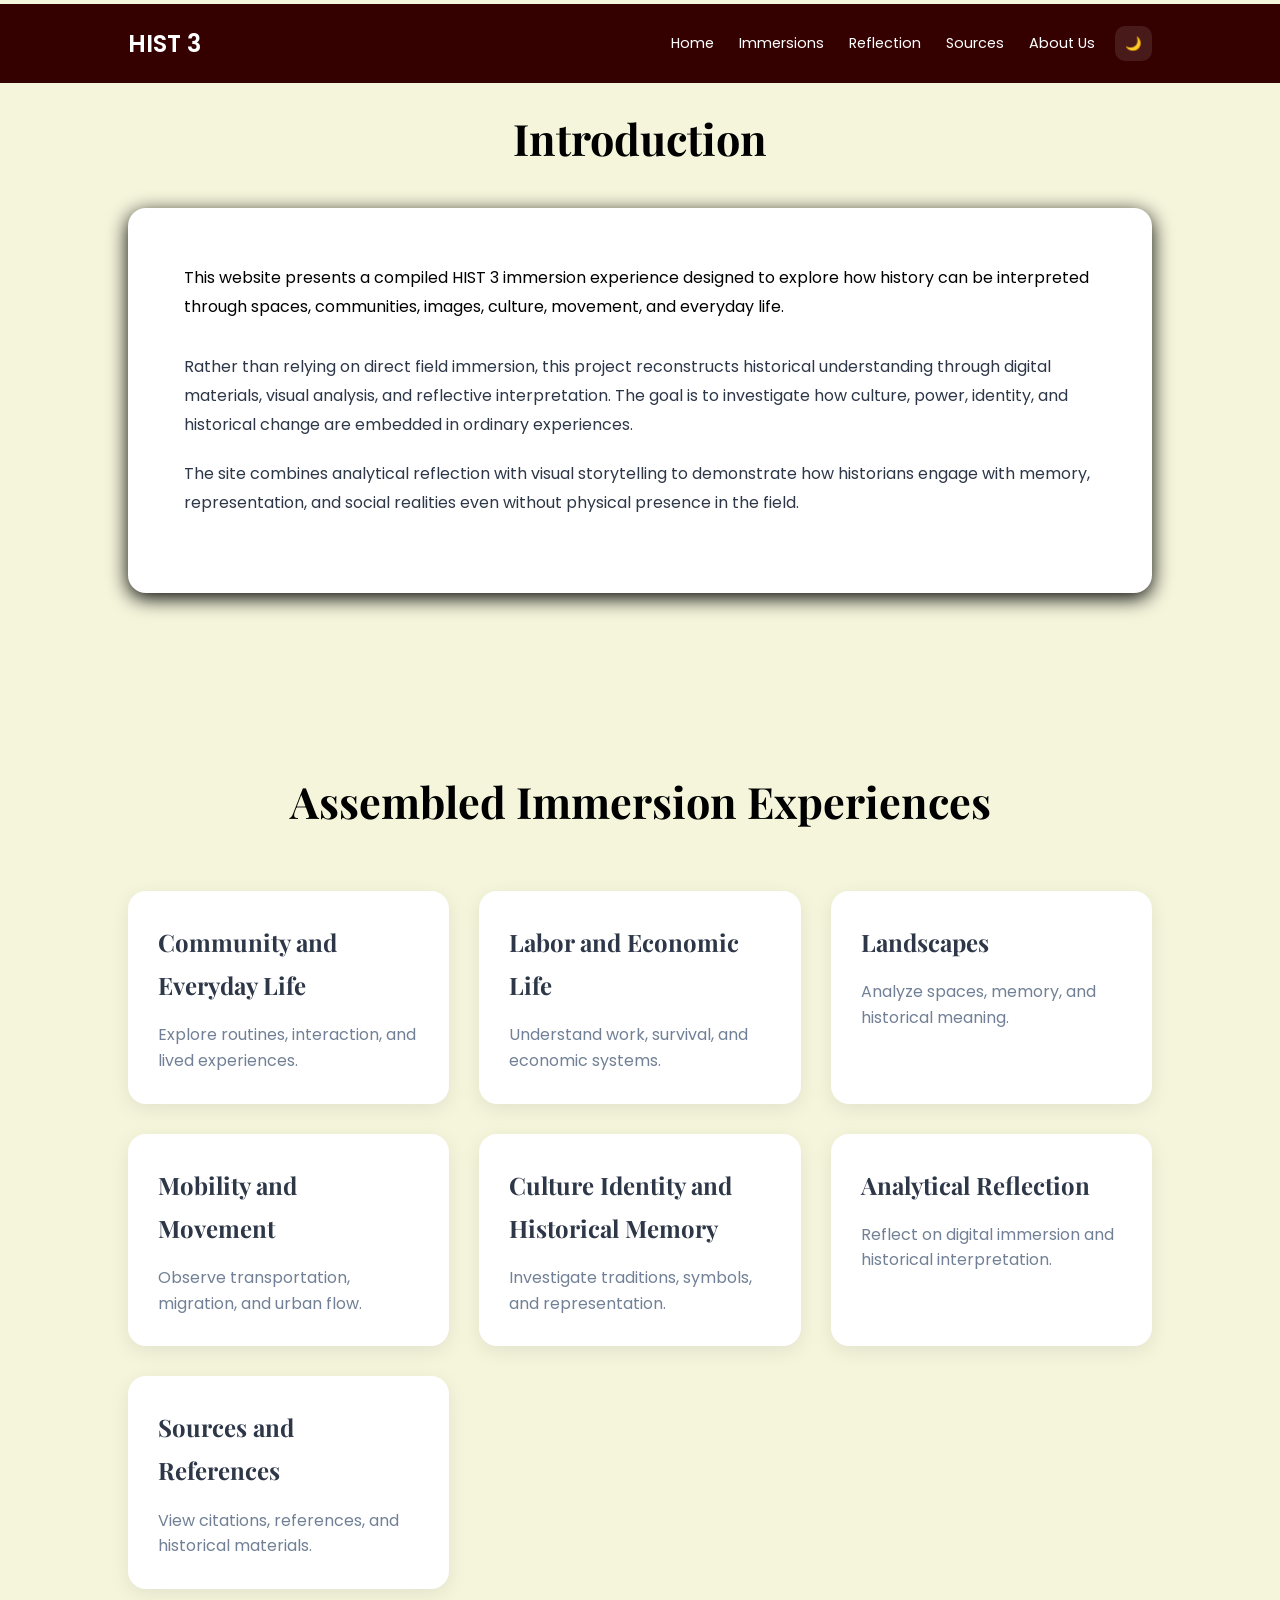
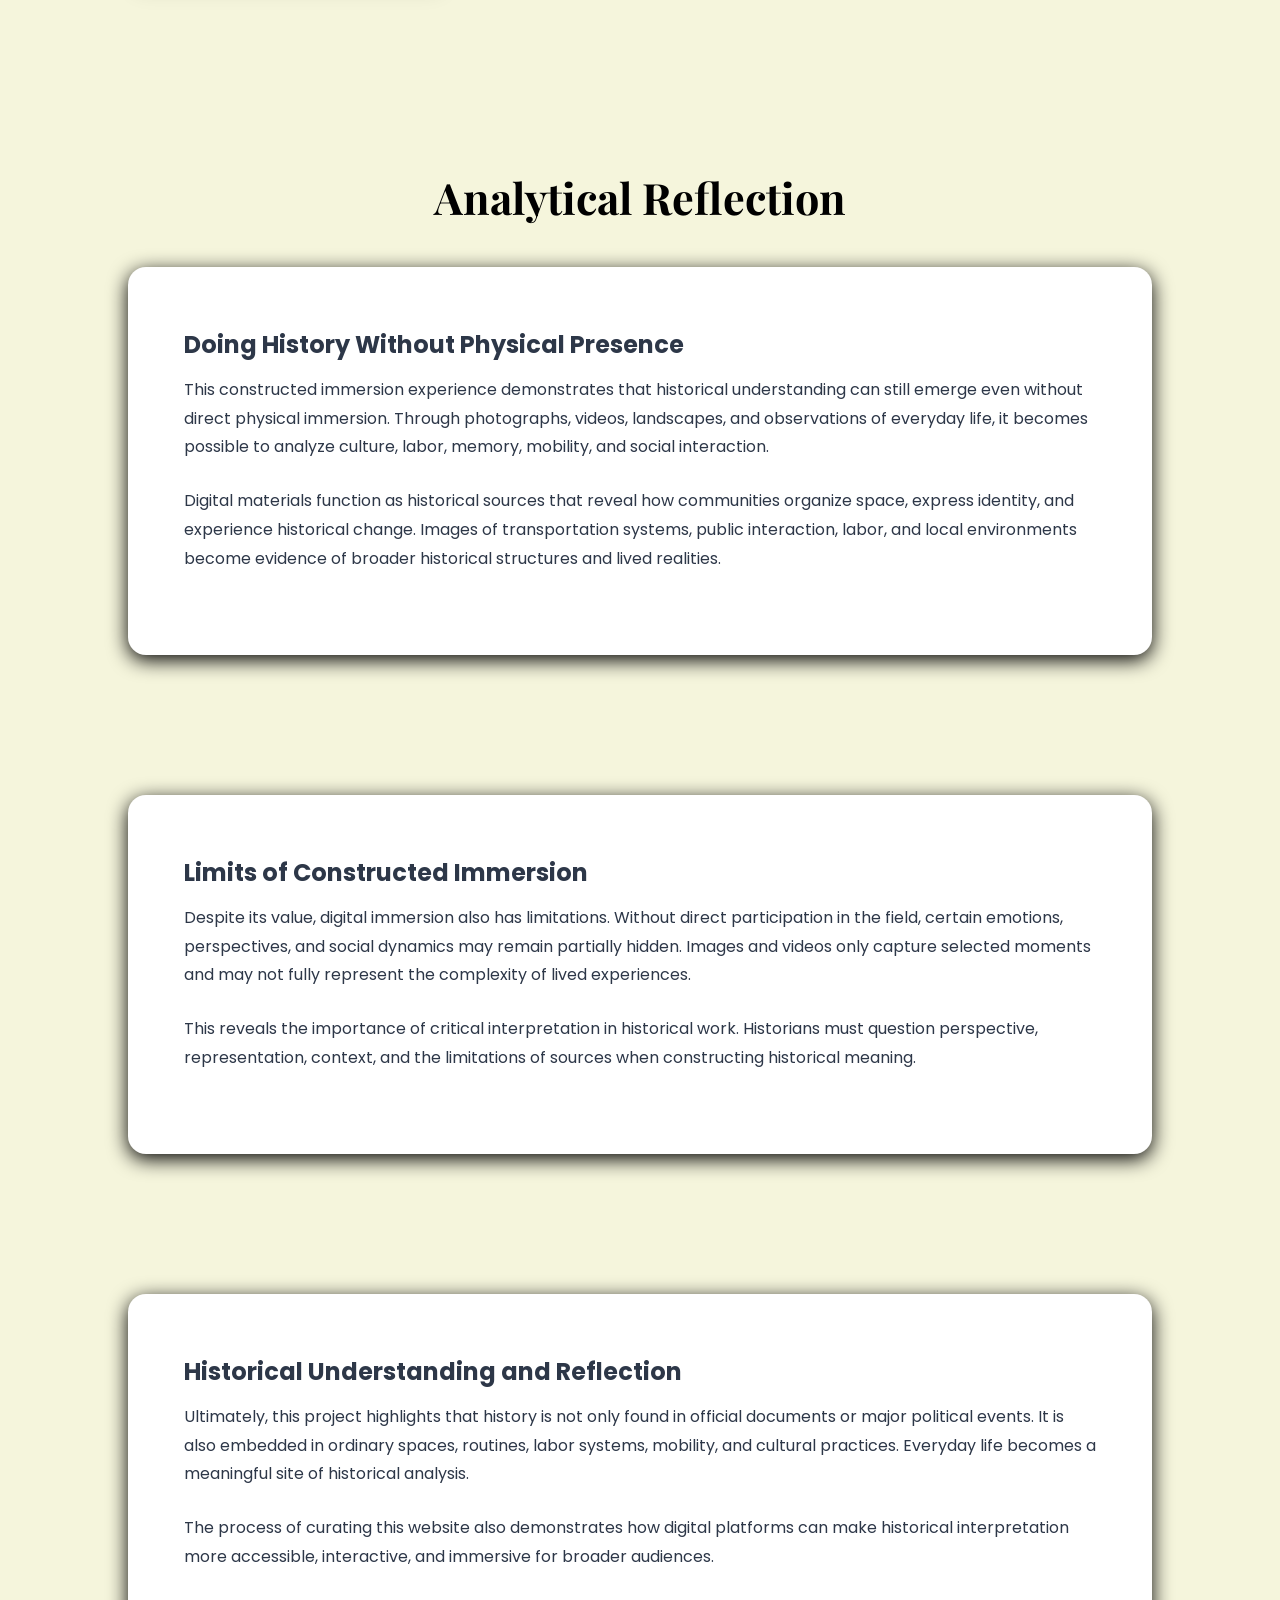
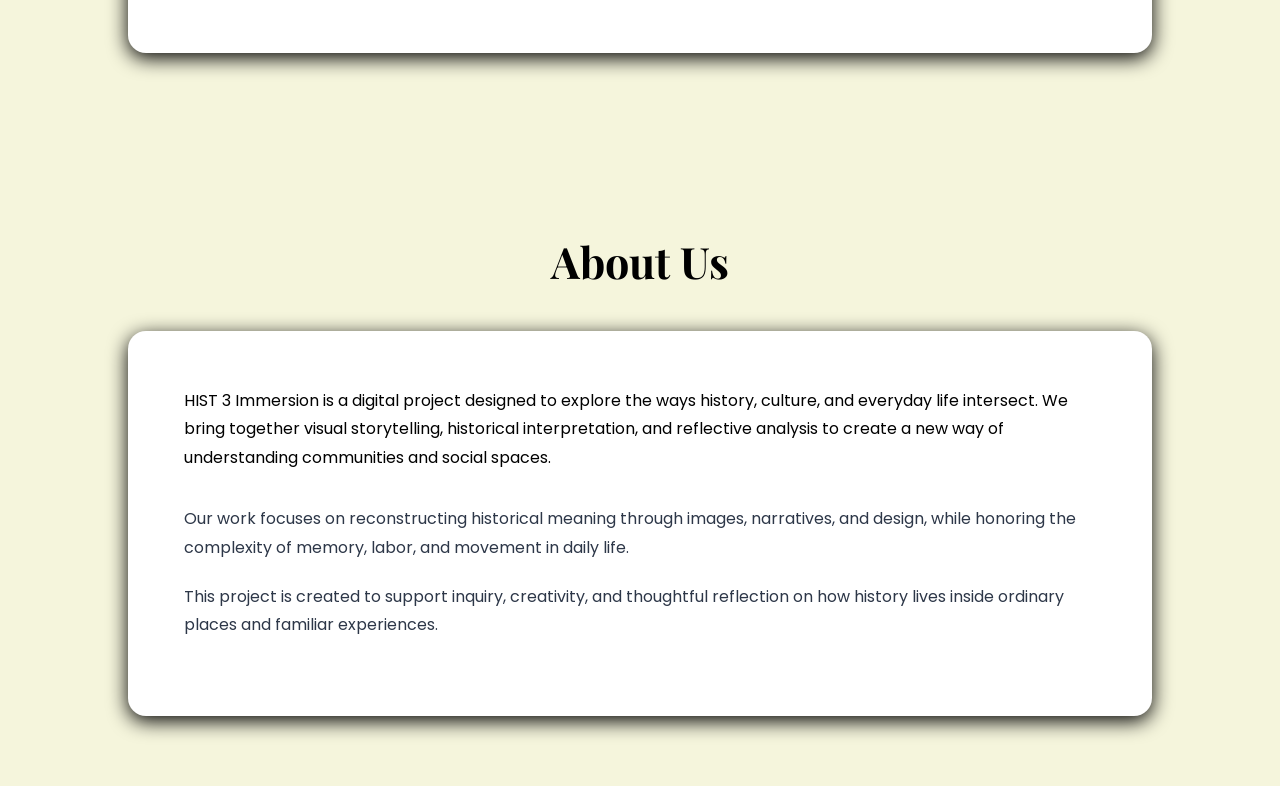
==== button.html @ b7bdd2a3 "change immersion names" ====
<!DOCTYPE html>
<html lang="en">
<head>
    <meta charset="UTF-8">
    <meta name="viewport" content="width=device-width, initial-scale=1.0">
    <title>Mapping Memory and Community | HIST 3 Immersion</title>

    <link rel="stylesheet" href="style.css">

    <link rel="preconnect" href="https://fonts.googleapis.com">
    <link rel="preconnect" href="https://fonts.gstatic.com" crossorigin>
    <link href="https://fonts.googleapis.com/css2?family=Playfair+Display:wght@400;600;700&family=Poppins:wght@300;400;500;600&display=swap" rel="stylesheet">
</head>
<body>

    <div id="scroll-progress"></div>

    <!-- Navigation -->
    <nav class="navbar">

        <a href="index.html">
            <div class="logo">HIST 3</div>
        </a>

        <ul class="nav-links">
            <li><a href="index.html">Home</a></li>
            <li><a href="immersion.html">Immersions</a></li>
            <li><a href="reflection.html">Reflection</a></li>
            <li><a href="sources.html">Sources</a></li>
            <li><a href="#about">About Us</a></li>
        </ul>

        <div class="nav-actions">
            <button class="dark-mode-toggle" type="button" aria-label="Toggle dark mode">🌙</button>
            <button class="menu-toggle" type="button" aria-label="Toggle menu">
                <span></span>
                <span></span>
                <span></span>
            </button>
        </div>
    </nav>

        <!-- Introduction -->
    <section class="section" id="intro">

        <div class="section-title">
            <h2>Introduction</h2>
        </div>

        <div class="content-box">
            <p>
                This website presents a compiled HIST 3 immersion experience
                designed to explore how history can be interpreted through spaces,
                communities, images, culture, movement, and everyday life.

            </p>

            <p>
                Rather than relying on direct field immersion, this project reconstructs 
                historical understanding through digital materials, visual analysis, and 
                reflective interpretation. The goal is to investigate how culture, power, 
                identity, and historical change are embedded in ordinary experiences.
            </p>

            <p>
                The site combines analytical reflection with visual storytelling
                to demonstrate how historians engage with memory, representation,
                and social realities even without physical presence in the field.
            </p>
        </div>

    </section>

<!-- Immersion Sections -->
<section class="section" id="immersions">

        <div class="section-title">
            <h2>Assembled Immersion Experiences</h2>
        </div>

<!-- Immersion Navigation Cards -->

<div class="immersion-links">

    <a href="community.html" class="immersion-link-card">
        <h3>Community and Everyday Life</h3>
        <p>Explore routines, interaction, and lived experiences.</p>
    </a>

    <a href="labor.html" class="immersion-link-card">
        <h3>Labor and Economic Life</h3>
        <p>Understand work, survival, and economic systems.</p>
    </a>

    <a href="landscape.html" class="immersion-link-card">
        <h3>Landscapes</h3>
        <p>Analyze spaces, memory, and historical meaning.</p>
    </a>

    <a href="mobility.html" class="immersion-link-card">
        <h3>Mobility and Movement</h3>
        <p>Observe transportation, migration, and urban flow.</p>
    </a>

    <a href="culture.html" class="immersion-link-card">
        <h3>Culture Identity and Historical Memory</h3>
        <p>Investigate traditions, symbols, and representation.</p>
    </a>

    <a href="reflection.html" class="immersion-link-card">
        <h3>Analytical Reflection</h3>
        <p>Reflect on digital immersion and historical interpretation.</p>
    </a>

    <a href="sources.html" class="immersion-link-card">
        <h3>Sources and References</h3>
        <p>View citations, references, and historical materials.</p>
    </a>

</div>

</section>

<section class="section" id="reflection">

        <div class="section-title">
            <h2>Analytical Reflection</h2>
        </div>

    <div class="reflection-content-box">

        <h2>Doing History Without Physical Presence</h2>

        <p>
            This constructed immersion experience demonstrates that historical
            understanding can still emerge even without direct physical immersion.
            Through photographs, videos, landscapes, and observations of everyday
            life, it becomes possible to analyze culture, labor, memory, mobility,
            and social interaction.
        </p>

        <p>
            Digital materials function as historical sources that reveal how
            communities organize space, express identity, and experience historical
            change. Images of transportation systems, public interaction, labor,
            and local environments become evidence of broader historical structures
            and lived realities.
        </p>

    </div>

</section>


<section class="section">

    <div class="reflection-content-box">

        <h2>Limits of Constructed Immersion</h2>

        <p>
            Despite its value, digital immersion also has limitations. Without
            direct participation in the field, certain emotions, perspectives,
            and social dynamics may remain partially hidden. Images and videos
            only capture selected moments and may not fully represent the
            complexity of lived experiences.
        </p>

        <p>
            This reveals the importance of critical interpretation in historical
            work. Historians must question perspective, representation, context,
            and the limitations of sources when constructing historical meaning.
        </p>

    </div>

</section>


<section class="section">

    <div class="reflection-content-box">

        <h2>Historical Understanding and Reflection</h2>

        <p>
            Ultimately, this project highlights that history is not only found
            in official documents or major political events. It is also embedded
            in ordinary spaces, routines, labor systems, mobility, and cultural
            practices. Everyday life becomes a meaningful site of historical analysis.
        </p>

        <p>
            The process of curating this website also demonstrates how digital
            platforms can make historical interpretation more accessible,
            interactive, and immersive for broader audiences.
        </p>

    </div>

</section>

  <!-- About Us -->
    <section class="section" id="about">

        <div class="section-title">
            <h2>About Us</h2>
        </div>

        <div class="content-box">
            <p>
                HIST 3 Immersion is a digital project designed to explore the ways history,
                culture, and everyday life intersect. We bring together visual storytelling,
                historical interpretation, and reflective analysis to create a new way of
                understanding communities and social spaces.
            </p>

            <p>
                Our work focuses on reconstructing historical meaning through images,
                narratives, and design, while honoring the complexity of memory, labor,
                and movement in daily life.
            </p>

            <p>
                This project is created to support inquiry, creativity, and thoughtful
                reflection on how history lives inside ordinary places and familiar
                experiences.
            </p>
        </div>

    </section>

    <script src="script.js"></script>
</body>
</html>
---- style.css ----
* {
    margin: 0;
    padding: 0;
    box-sizing: border-box;
}

html {
    scroll-behavior: smooth;
}

.navbar{
    border-bottom: 2.5px solid beige;
}

:root {
    --bg: #f9f7f2;
    --text: #2d3748;
    --surface: #ffffff;
    --surface-alt: #e8e3d8;
    --muted: #718096;
    --accent: #8b4513;
    --nav-bg: rgba(52, 0, 0, 2);
    --nav-text: #ffffff;
    --hero-overlay: rgba(0, 0, 0, 0.6);
    --button-text: #ffffff;
    
}

body {
    font-family: 'Poppins', sans-serif;
    background: var(--bg);
    color: var(--text);
    line-height: 1.8;
    overflow-x: hidden;
}

body.dark-mode {
    --bg: #0d1117;
    --text: #e6edf3;
    --surface: #161b22;
    --surface-alt: #1f2731;
    --muted: #9ca3af;
    --accent: #d4af37;
    --nav-bg: rgba(52, 0, 0, 1);
    --nav-text: #f8f8ff;
    --hero-overlay: rgba(0, 0, 0, 0.7);
    --button-text: #111111;
}


/* Navigation */
#scroll-progress {
    position: fixed;
    top: 0;
    left: 0;
    height: 4px;
    width: 0;
    background: var(--accent);
    z-index: 1001;
    transition: width 0.15s ease;
}

nav {
    position: fixed;
    top: 4px;
    width: 100%;
    background: var(--nav-bg);
    display: flex;
    justify-content: space-between;
    align-items: center;
    padding: 18px 10%;
    z-index: 1000;
}

.logo {
    color: var(--nav-text);
    font-size: 1.5rem;
    font-weight: 600;
}

a:has(.logo) {
    text-decoration: none !important;
    color: inherit; 
}

a:has(.logo) .logo {
    text-decoration: none;
}

nav ul {
    display: flex;
    list-style: none;
    gap: 25px;
}

nav ul li a {
    color: var(--nav-text);
    text-decoration: none;
    position: relative;
    transition: color 0.25s ease;
}

nav ul li a::after {
    content: '';
    position: absolute;
    left: 0;
    bottom: -4px;
    width: 100%;
    height: 2px;
    background: var(--accent);
    transform: scaleX(0);
    transform-origin: left;
    transition: transform 0.25s ease;
}

nav ul li a:hover {
    color: var(--accent);
}

nav ul li a:hover::after {
    transform: scaleX(1);
}

.nav-actions {
    display: flex;
    align-items: center;
    gap: 12px;
}

.dark-mode-toggle,
.menu-toggle {
    border: none;
    background: rgba(255,255,255,0.1);
    color: var(--nav-text);
    cursor: pointer;
    padding: 10px;
    border-radius: 10px;
    transition: background 0.25s ease, transform 0.25s ease;
}

.dark-mode-toggle:hover,
.menu-toggle:hover {
    background: rgba(255,255,255,0.18);
}

.menu-toggle {
    display: none;
    min-width: 44px;
    min-height: 44px;
}

.menu-toggle span {
    display: block;
    width: 22px;
    height: 2px;
    margin: 4px auto;
    background: var(--nav-text);
    transition: transform 0.25s ease, opacity 0.25s ease;
}

.nav-links {
    display: flex;
    list-style: none;
    gap: 25px ;
}

.nav-links.open {
    transform: translateX(0);
}

nav {
    display: flex;
    align-items: center;
    width: 100%;
}

nav ul {
    display: flex;
    list-style: none;
    gap: 25px;
    margin-left: auto; 
    font-size: 0.9rem;
}

.nav-actions {
    display: flex;
    align-items: center;
    gap: 12px;
    margin-left: 20px; 
}

/* Hero */
.hero {
    height: 100vh;
    background:
        linear-gradient(var(--hero-overlay), var(--hero-overlay)),
        url('images/optimized/image 31.jpg');

    background-size: cover;
    background-position: center;

    display: flex;
    justify-content: center;
    align-items: center;
    text-align: center;

    padding: 20px;
}

.hero-image-section {
    /* Existing background styles */
    background-image: url('your-group-photo.jpg');
    background-attachment: fixed; /* This is the key line! */
    background-position: center;
    background-repeat: no-repeat;
    background-size: cover;
}

.hero-content {
    max-width: 850px;
    color: white;
}

.hero h1 {
    font-size: 4rem;
    margin-bottom: 30px;
    line-height: 1.1;
    font-family: 'Playfair Display', serif;
}

.hero p {
    font-size: 1.1rem;
    line-height: 1.8;
    margin-bottom: 30px;

}

.btn {
    display: inline-block;
    background: linear-gradient(135deg, #c35100, #8b0000);
    color: rgb(250, 250, 250);
    padding: 14px 32px;
    border-radius: 12px;
    border-color: white;
    text-decoration: none;
    font-weight: 600;
    transition: 0.3s ease;

    box-shadow: 0 3px 8px rgb(255, 255, 255);
}

.btn:hover {
    transform: translateY(-3px) scale(1.02);
    box-shadow: 0 12px 25px rgba(0, 0, 0, 0.3);
}

.dark-mode .btn{
    background: linear-gradient(135deg, #8b0000, #c35100);
    color: white;
    border-color: white;
}


/* Sections */
.section {
    padding: 70px 10%;
    background-color: beige;
    scroll-margin-top: 90px;
}

.dark-mode .section{
    padding: 100px 10%;
    background-color: rgba(6, 6, 6, 0.95);
}

.section-title {
    text-align: center;
    margin-bottom: 30px;
    margin-top: 30px;
    color: black;
}

.dark-mode .section-title {
    text-align: center;
    margin-bottom: 60px;
    color: white;
}

.section-title h2 {
    font-size: 2.7rem;
    font-family: 'Playfair Display', serif;
}

.content-box {
    background: var(--surface);
    padding: 3.5rem;
    border-radius: 18px;
    box-shadow: 0 5px 20px black;
}
.content-box p:first-of-type {
    font-size: inherit;
    color: black;
    font-weight: inherit;
    margin-bottom: 2rem;
}

.dark-mode .content-box p:first-of-type {
    font-size: inherit;
    color: white;
    font-weight: inherit;
    margin-bottom: 2rem;
}

/*Communities of Kayapa Valley*/
.subsection {
    display: flex;
    align-items: center;  
    gap: 20px;            
    width: 100%;
}

.subsection::after{
    content: '';
    flex-grow: 1;         
    height: 4px;          
    background-color: #020000; 
}

.dark-mode .subsection::after{
    content: '';
    flex-grow: 1;         
    height: 4px;          
    background-color: #fefefe; 
}

.subsection2{
    display: flex;
    align-items: center;  
    gap: 20px;            
    width: 100%;
    margin-top: 30px;
}

.subsection2::after{
    content: '';
    flex-grow: 1;         
    height: 2.5px;          
    background-color: #020000; 
}
.dark-mode .subsection2::after{
    content: '';
    flex-grow: 1;         
    height: 2.5px;          
    background-color: #ffffff; 
}

.dark-mode .content-box {
    background: var(--surface);
    padding: 3.5rem;
    border-radius: 18px;
    box-shadow: 0 5px 20px rgba(242, 241, 241, 0.99);
}

.content-box p {
    margin-bottom: 20px;
}

.content-box-alternative {
    background: transparent; /* Remove the white block entirely */
    border-left: 4px solid #4a0000; /* Beautiful maroon accent line */
    padding-left: 2.5rem;
    box-shadow: none;
}

/*Reflection content box*/
.reflection-content-box {
    background: var(--surface);
    padding: 3.5rem;
    border-radius: 18px;
    box-shadow: 0 5px 20px black;
    transition: transform 0.25s ease, opacity 0.25s ease;
}

.dark-mode .reflection-content-box {
    background: var(--surface);
    padding: 3.5rem;
    border-radius: 18px;
    box-shadow: 0 5px 20px white;
    transition: transform 0.25s ease, opacity 0.25s ease;
}

.reflection-content-box h2{
    margin-bottom: 10px;
}

.reflection-content-box p {
    margin-bottom: 25px;
}

.immersion-link-card{
    box-shadow: 0 3px 10px black;
}

.dark-mode .immersion-link-card{
    box-shadow: 0 3px 10px white;
}

/* Immersion Cards */
.immersion-card {
    display: flex;
    align-items: center;
    gap: 40px;
    margin-bottom: 80px;
    background: white;
    padding: 30px;
    border-radius: 10px;
}

.reverse {
    flex-direction: row-reverse;
}

.image-placeholder {
    flex: 1;
    height: 320px;
    background: #ddd;
    display: flex;
    justify-content: center;
    align-items: center;
    font-weight: bold;
    color: #666;
    border-radius: 10px;
    text-align: center;
    padding: 20px;
}

.card-content {
    flex: 1;
}

.card-content h3 {
    font-size: 2rem;
    margin-bottom: 20px;
    font-family: 'Playfair Display', serif;
}

.caption {
    margin-top: 20px;
    font-size: 0.9rem;
    color: #718096;
    font-style: italic;
}


/* Reflection */
.reflection {
    background: #e8e3d8;
}


/* Sources */
.sources-list {
    padding-left: 20px;
}

.sources-list li {
    margin-bottom: 10px;
}


/* Footer */
footer {
    background: #141414;
    color: white;
    text-align: center;
    padding: 30px;
}


/* Responsive Design */
@media (max-width: 900px) {

    nav {
        flex-direction: row;
        justify-content: space-between;
        align-items: center;
        padding: 14px 6%;
    }

    .nav-actions {
        gap: 10px;
    }

    .nav-links {
        position: fixed;
        top: 70px;
        right: 0;
        width: 280px;
        height: calc(100vh - 70px);
        flex-direction: column;
        align-items: center;
        justify-content: flex-start;
        padding: 30px 0;
        gap: 18px;
        background: rgba(20, 20, 20, 0.98);
        transform: translateX(100%);
        transition: transform 0.3s ease;
        z-index: 1000;
        box-shadow: -10px 0 30px rgba(0,0,0,0.25);
    }

    .menu-toggle {
        display: block;
    }

    .nav-links li a {
        width: 100%;
        text-align: center;
        padding: 14px 0;
    }

    .hero {
        padding: 20px 10px;
    }

    .hero h1 {
        font-size: 2.8rem;
    }

    .hero p {
        font-size: 1rem;
    }

    .immersion-card,
    .reverse {
        flex-direction: column;
    }

    .detail-grid {
        grid-template-columns: 1fr;
    }

    .detail-image {
        min-width: 0;
        max-width: 100%;
        padding: 0;
    }

    .detail-text {
        padding: 28px;
    }

    .section {
        padding: 80px 6%;
    }

    .section-title {
        margin-bottom: 40px;
    }

    .content-box {
        padding: 30px;
    }

    .immersion-links {
        gap: 22px;
    }

}

@media (max-width: 600px) {

    .nav-links {
        width: 100%;
        top: 64px;
        height: calc(100vh - 64px);
    }

    nav {
        padding: 12px 4%;
    }

    nav ul {
        flex-direction: column;
        align-items: center;
        width: 100%;
    }

    nav ul li a {
        width: 100%;
        text-align: center;
    }

    .hero {
        padding: 18px 12px;
    }

    .hero h1 {
        font-size: 2.2rem;
    }

    .section {
        padding: 60px 5%;
    }

    .section-title h2 {
        font-size: 2.2rem;
    }

    .content-box,
    .immersion-link-card,
    .detail-image {
        padding: 24px;
    }

    .immersion-links {
        grid-template-columns: 1fr;
    }

    .detail-grid {
        display: block;
    }

    .detail-text,
    .detail-image {
        width: 100%;
        max-width: 100%;
    }

    .detail-text {
        border-left: none;
        border-top: 6px solid #8b4513;
        padding: 28px 22px;
    }

    .detail-image {
        min-width: 0;
        padding: 0;
        aspect-ratio: auto;
        margin-bottom: 30px;
    }

    .real-image {
        height: auto;
    }

}

/* IMMERSION NAVIGATION CARDS */

.immersion-links {
    display: grid;
    grid-template-columns: repeat(auto-fit, minmax(250px, 1fr));
    gap: 30px;
    margin-top: 50px;
}

.immersion-link-card {
    background: var(--surface);
    padding: 30px;
    border-radius: 18px;
    text-decoration: none;
    color: var(--text);
    box-shadow: 0 5px 20px rgba(0,0,0,0.08);
    transition: 0.3s ease;
    display: block;
}

.immersion-link-card:hover {
    transform: translateY(-8px);
}

.immersion-link-card h3 {
    margin-bottom: 15px;
    font-size: 1.5rem;
    font-family: 'Playfair Display', serif;
    color: var(--text);
}

.immersion-link-card p {
    color: var(--muted);
    line-height: 1.6;
}

/* SUBPAGE HERO */

.subpage-hero {
    height: 50vh;
    background:
        linear-gradient(rgba(0,0,0,0.6), rgba(0,0,0,0.6)),
        url('images/optimized/image 64.jpg');

    background-size: cover;
    background-position: center;
    

    display: flex;
    justify-content: center;
    align-items: center;
    flex-direction: column;

    text-align: center;
    color: white;

    padding: 20px;
}

.subpage-hero h1 {
    font-size: 3.5rem;
    margin-bottom: 20px;
    font-family: 'Playfair Display', serif;
}

.subpage-hero p {
    max-width: 700px;
    font-size: 1.1rem;
}

/* Unique background images for each immersion page */
.subpage-hero-community {
    background: linear-gradient(rgba(0,0,0,0.6), rgba(0,0,0,0.6)), url('images/optimized/image 41.jpg');
    background-size: cover;
    background-position: center 20%;
    background-repeat: no-repeat;
}

.subpage-hero-labor {
    background: linear-gradient(rgba(0,0,0,0.6), rgba(0,0,0,0.6)), url('images/optimized/image 59.jpg');
    background-size: cover;
    background-position: center;
}

.subpage-hero-culture {
    background: linear-gradient(rgba(0,0,0,0.6), rgba(0,0,0,0.6)), url('images/optimized/image 70.jpg');
    background-size: cover;
    background-position: top 80%;
}

.subpage-hero-landscape {
    background: linear-gradient(rgba(0,0,0,0.6), rgba(0,0,0,0.6)), url('images/optimized/image 45.jpg');
    background-size: cover;
    background-position: center 60%;
}

.subpage-hero-mobility {
    background: linear-gradient(rgba(0,0,0,0.6), rgba(0,0,0,0.6)), url('images/optimized/image 58.jpg');
    background-size: cover;
    background-position: center 65%;
}

.subpage-hero-reflection {
    background: linear-gradient(rgba(0,0,0,0.6), rgba(0,0,0,0.6)), url('images/optimized/image 52.jpg');
    background-size: cover;
    background-position: center;
}


.alt-section {
    background: var(--surface-alt);
}

/* Gallery */
.gallery {
    display: grid;
    grid-template-columns: repeat(auto-fit, minmax(250px, 1fr));
    gap: 20px;
    margin-top: 40px;
}

.gallery-item {
    cursor: pointer;
    position: relative;
    overflow: hidden;
    border-radius: 10px;
    box-shadow: 0 5px 20px rgba(0,0,0,0.08);
    transition: 0.3s ease;
    background: var(--bg);
}

.gallery-item:hover {
    transform: scale(1.05);
    box-shadow: 0 10px 30px rgba(0,0,0,0.15);
}

.gallery-thumbnail {
    width: 100%;
    height: 250px;
    object-fit: cover;
    display: block;
    transition: 0.3s ease;
}

.gallery-item:hover .gallery-thumbnail {
    filter: brightness(0.9);
}

.gallery-caption {
    margin: 0;
    padding: 12px 14px 14px;
    color: var(--text);
    font-size: 0.95rem;
    line-height: 1.4;
    text-align: center;
}

/* Lightbox */
.lightbox {
    display: none;
    position: fixed;
    z-index: 2000;
    left: 0;
    top: 0;
    width: 100%;
    height: 100%;
    background-color: rgba(0, 0, 0, 0.8);
    animation: fadeIn 0.3s ease;
}

.lightbox.active {
    display: flex;
    align-items: center;
    justify-content: center;
}

@keyframes fadeIn {
    from { opacity: 0; }
    to { opacity: 1; }
}

.lightbox-image {
    max-width: 85vw;
    max-height: 80vh;
    object-fit: contain;
    animation: slideIn 0.3s ease;
}

@keyframes slideIn {
    from {
        transform: scale(0.8);
        opacity: 0;
    }
    to {
        transform: scale(1);
        opacity: 1;
    }
}

.close-lightbox {
    position: absolute;
    top: 30px;
    right: 40px;
    font-size: 35px;
    color: white;
    cursor: pointer;
    transition: 0.2s ease;
}

.close-lightbox:hover {
    color: #8b4513;
}

.prev-button,
.next-button {
    position: absolute;
    top: 50%;
    transform: translateY(-50%);
    background: rgba(139, 69, 19, 0.7);
    color: white;
    border: none;
    font-size: 30px;
    padding: 15px 20px;
    cursor: pointer;
    border-radius: 5px;
    transition: 0.3s ease;
}

.prev-button:hover,
.next-button:hover {
    background: #8b4513;
}

.prev-button {
    left: 20px;
}

.next-button {
    right: 20px;
}

.lightbox-caption {
    position: absolute;
    bottom: 30px;
    left: 50%;
    transform: translateX(-50%);
    color: white;
    font-size: 0.95rem;
    text-align: center;
    max-width: 600px;
    padding: 0 20px;
    animation: slideUp 0.4s ease;
}

@keyframes slideUp {
    from {
        opacity: 0;
        transform: translateX(-50%) translateY(20px);
    }
    to {
        opacity: 1;
        transform: translateX(-50%) translateY(0);
    }
}


.detail-grid {
    display: grid;
    grid-template-columns: repeat(2, minmax(0, 1fr));
    gap: 40px;
    align-items: center;
    margin-bottom: 30px;
}

.detail-text {
    display: flex;
    flex-direction: column;
    justify-content: center;
    gap: 20px;
    min-width: 0;
    background: var(--surface);
    padding: 32px;
    border-radius: 18px;
    box-shadow: 0 12px 30px rgba(0, 0, 0, 0.08);
    border-left: 6px solid #8b4513;
}

.detail-text p {
    color: var(--muted);
    line-height: 1.8;
    margin-bottom: 0;
}

.detail-image {
    flex: 1;
    min-width: 320px;
    max-width: 500px;
    aspect-ratio: 1 / 1;
    background: white;
    padding: 24px;
    border-radius: 18px;
    box-shadow: 0 5px 20px rgba(0,0,0,0.08);
    display: grid;
    place-items: center;
}

.detail-image.image-with-caption {
    aspect-ratio: auto;
    display: flex;
    flex-direction: column;
    gap: 12px;
}

.detail-image.image-with-caption .real-image {
    height: auto;
}

.image-caption {
    font-size: 0.85rem;
    color: #718096;
    font-style: italic;
    text-align: center;
    line-height: 1.5;
}

.real-image {
    width: 100%;
    height: 100%;
    aspect-ratio: 1 / 1;
    object-fit: cover;
    border-radius: 16px;
    border: 3px solid #8b4513;
    box-shadow: 0 8px 16px rgba(0, 0, 0, 0.2);
    background: var(--bg);
    display: block;
    box-sizing: border-box;
}

@media (max-width: 700px) {
    html,
    body {
        width: 100%;
        max-width: 100%;
        overflow-x: hidden;
    }

    nav {
        left: 0;
        right: 0;
        width: 100%;
        padding: 12px 16px;
    }

    .subpage-hero {
        min-height: 52vh;
        height: auto;
        width: 100%;
        padding: 92px 18px 42px;
        background-size: cover;
        background-position: center;
    }

    .subpage-hero h1 {
        max-width: 100%;
        font-size: clamp(2.1rem, 12vw, 3rem);
        line-height: 1.05;
        overflow-wrap: normal;
    }

    .subpage-hero p {
        max-width: 100%;
        font-size: 0.95rem;
        line-height: 1.55;
    }

    .section {
        width: 100%;
        padding: 52px 18px;
    }

    .detail-grid {
        display: grid;
        grid-template-columns: 1fr;
        gap: 22px;
        width: 100%;
        margin-bottom: 0;
    }

    .detail-image,
    .detail-text {
        width: 100%;
        min-width: 0;
        max-width: none;
    }

    .detail-image {
        padding: 12px;
        margin: 0;
        aspect-ratio: auto;
        order: 1;
        border-radius: 12px;
    }

    .detail-text {
        order: 2;
        padding: 24px 20px;
        border-left: none;
        border-top: 5px solid var(--accent);
        border-radius: 12px;
        gap: 14px;
    }

    .detail-text h2 {
        font-size: 1.6rem;
        line-height: 1.25;
    }

    .detail-text p {
        font-size: 0.95rem;
        line-height: 1.7;
    }

    .real-image {
        height: auto;
        aspect-ratio: auto;
        border-radius: 10px;
    }

    .gallery {
        grid-template-columns: 1fr;
    }
}
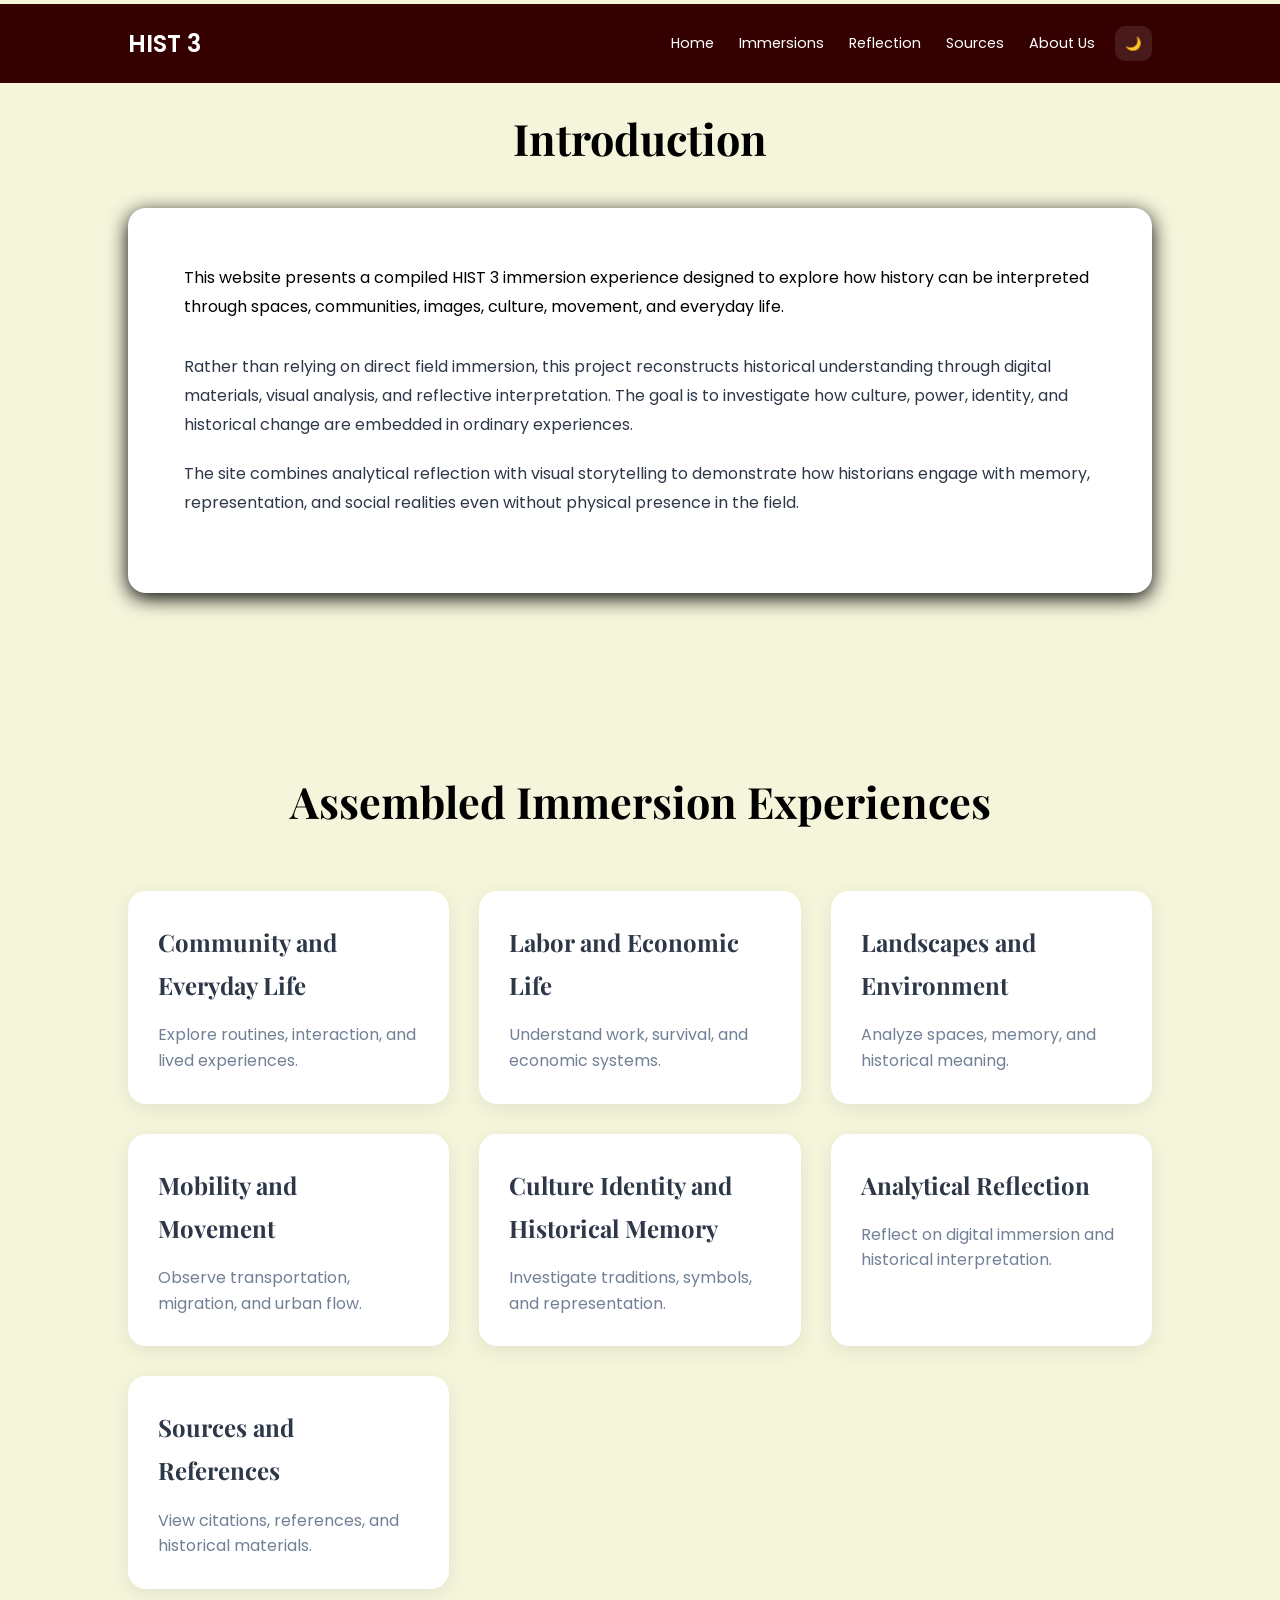
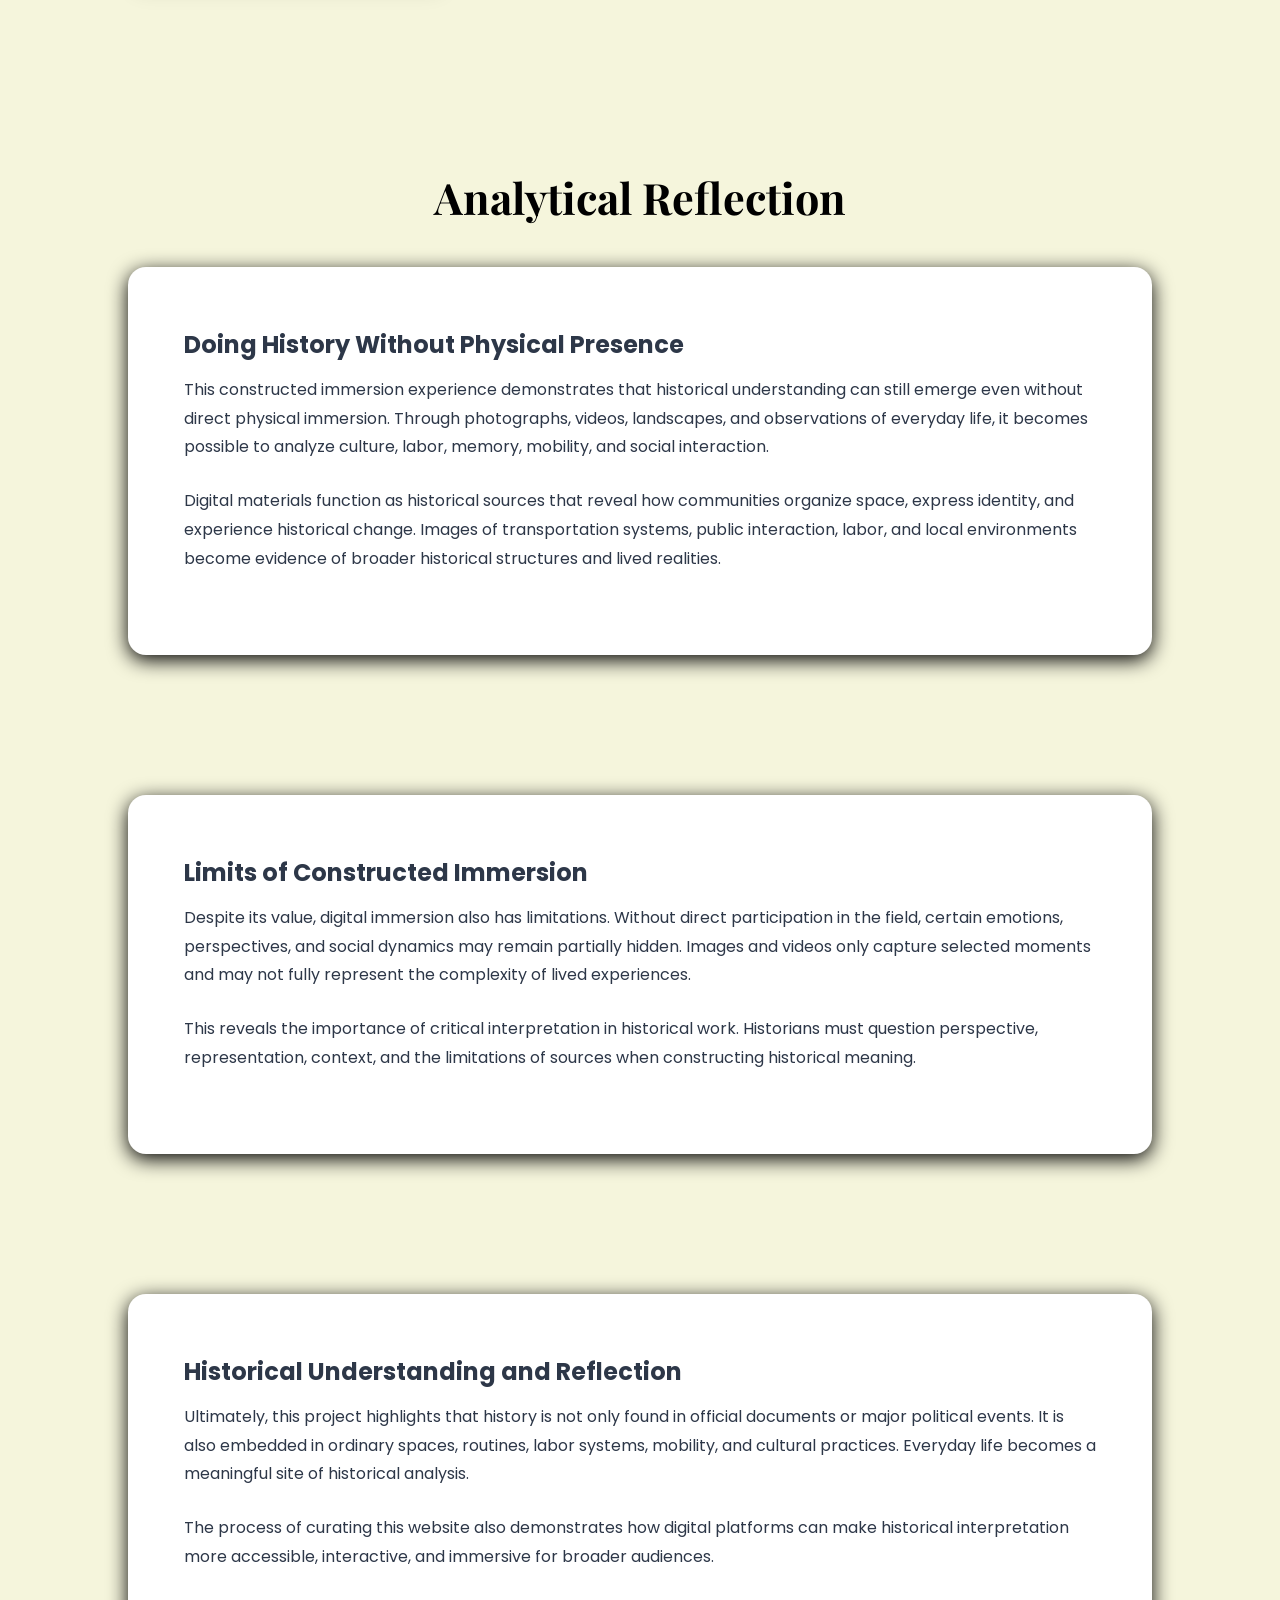
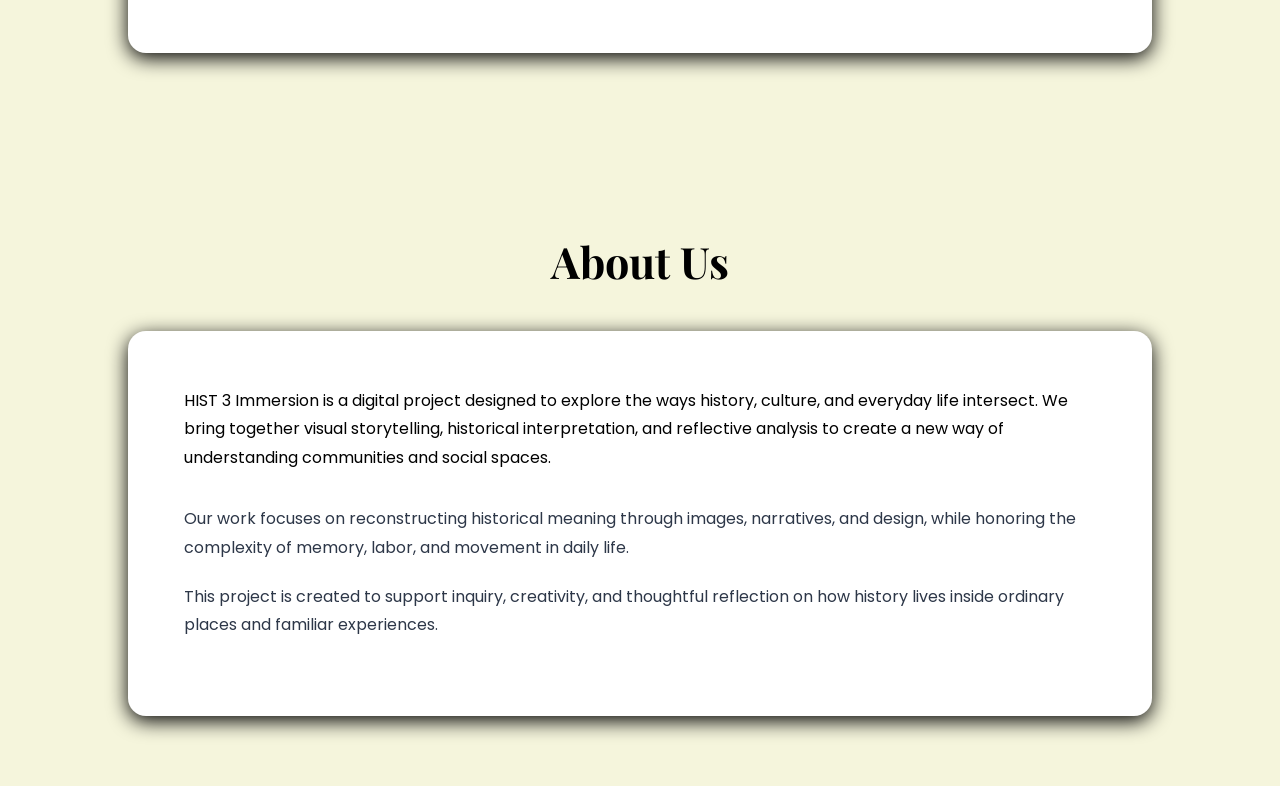
==== commit 96190652: "Change name update spaces" ====
--- a/button.html
+++ b/button.html
@@ -93,7 +93,7 @@
     </a>
 
     <a href="landscape.html" class="immersion-link-card">
-        <h3>Landscapes</h3>
+        <h3>Landscapes and Environment</h3>
         <p>Analyze spaces, memory, and historical meaning.</p>
     </a>
 
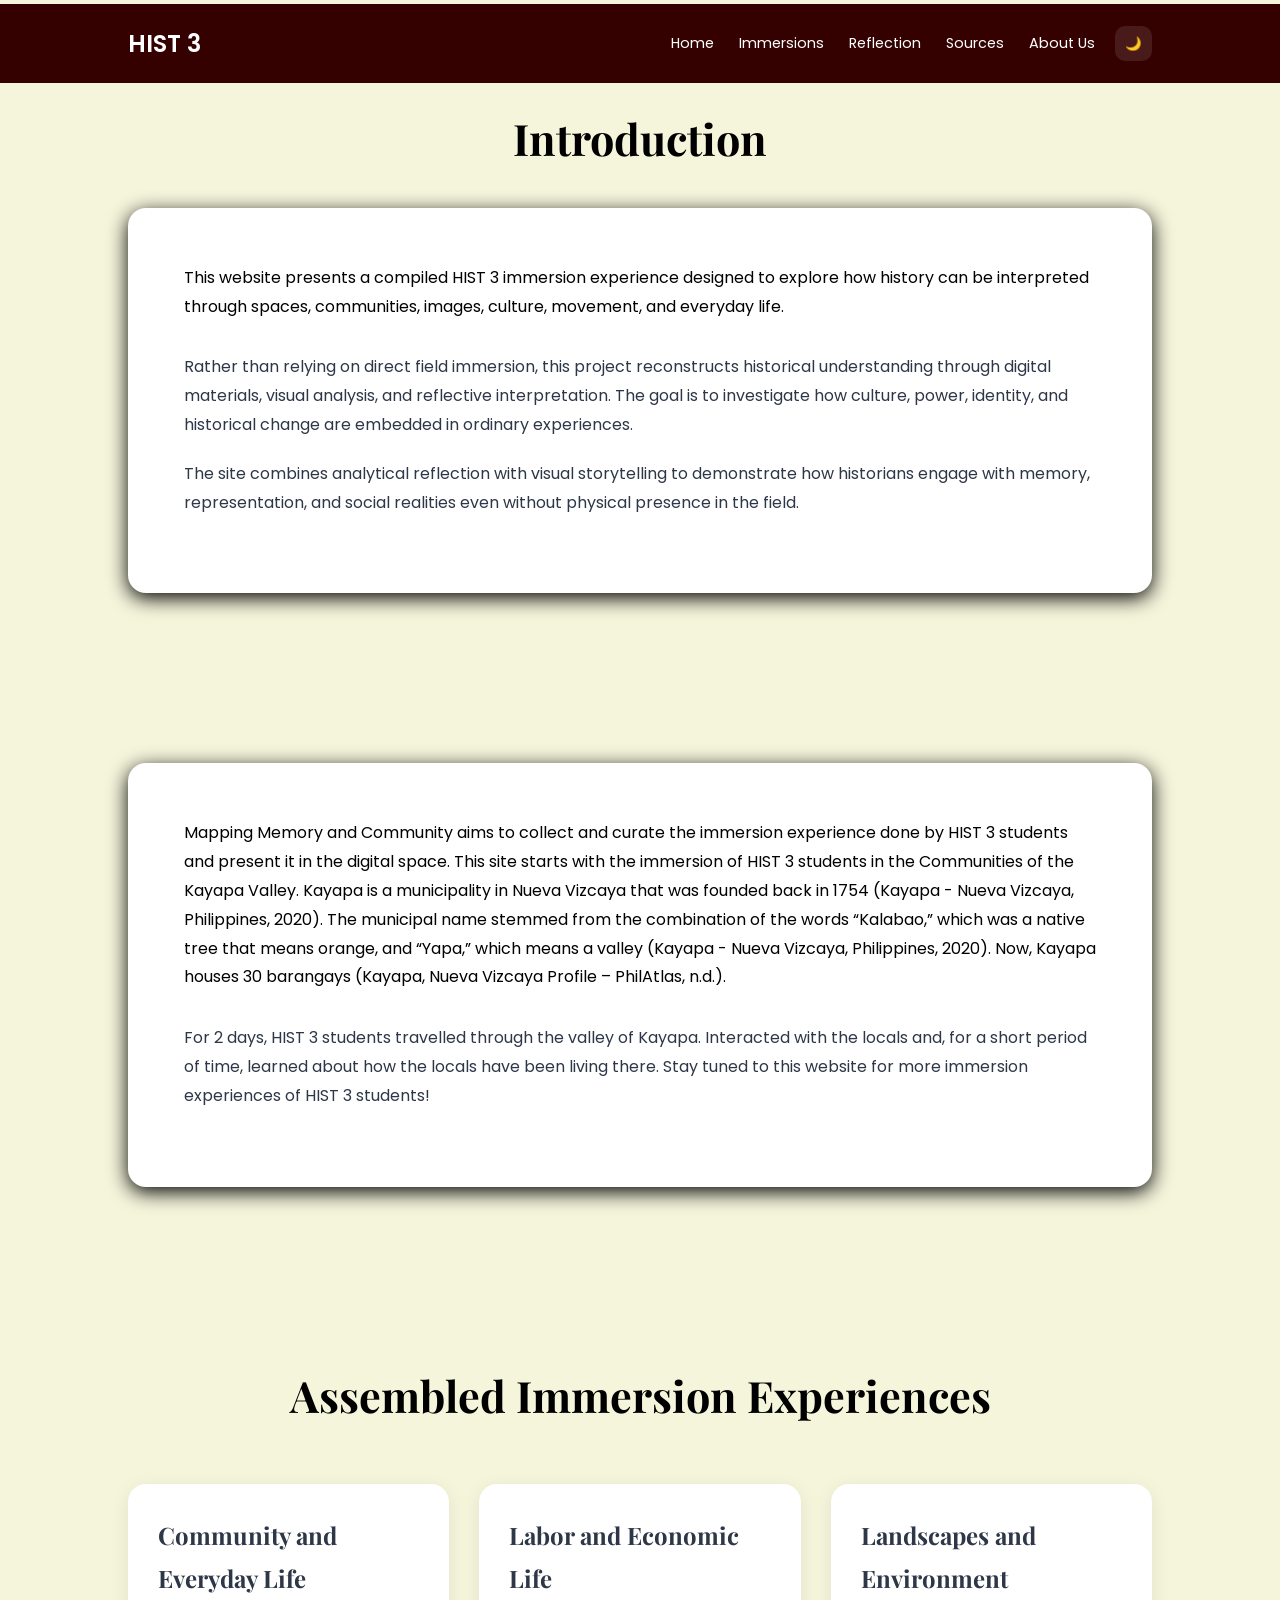
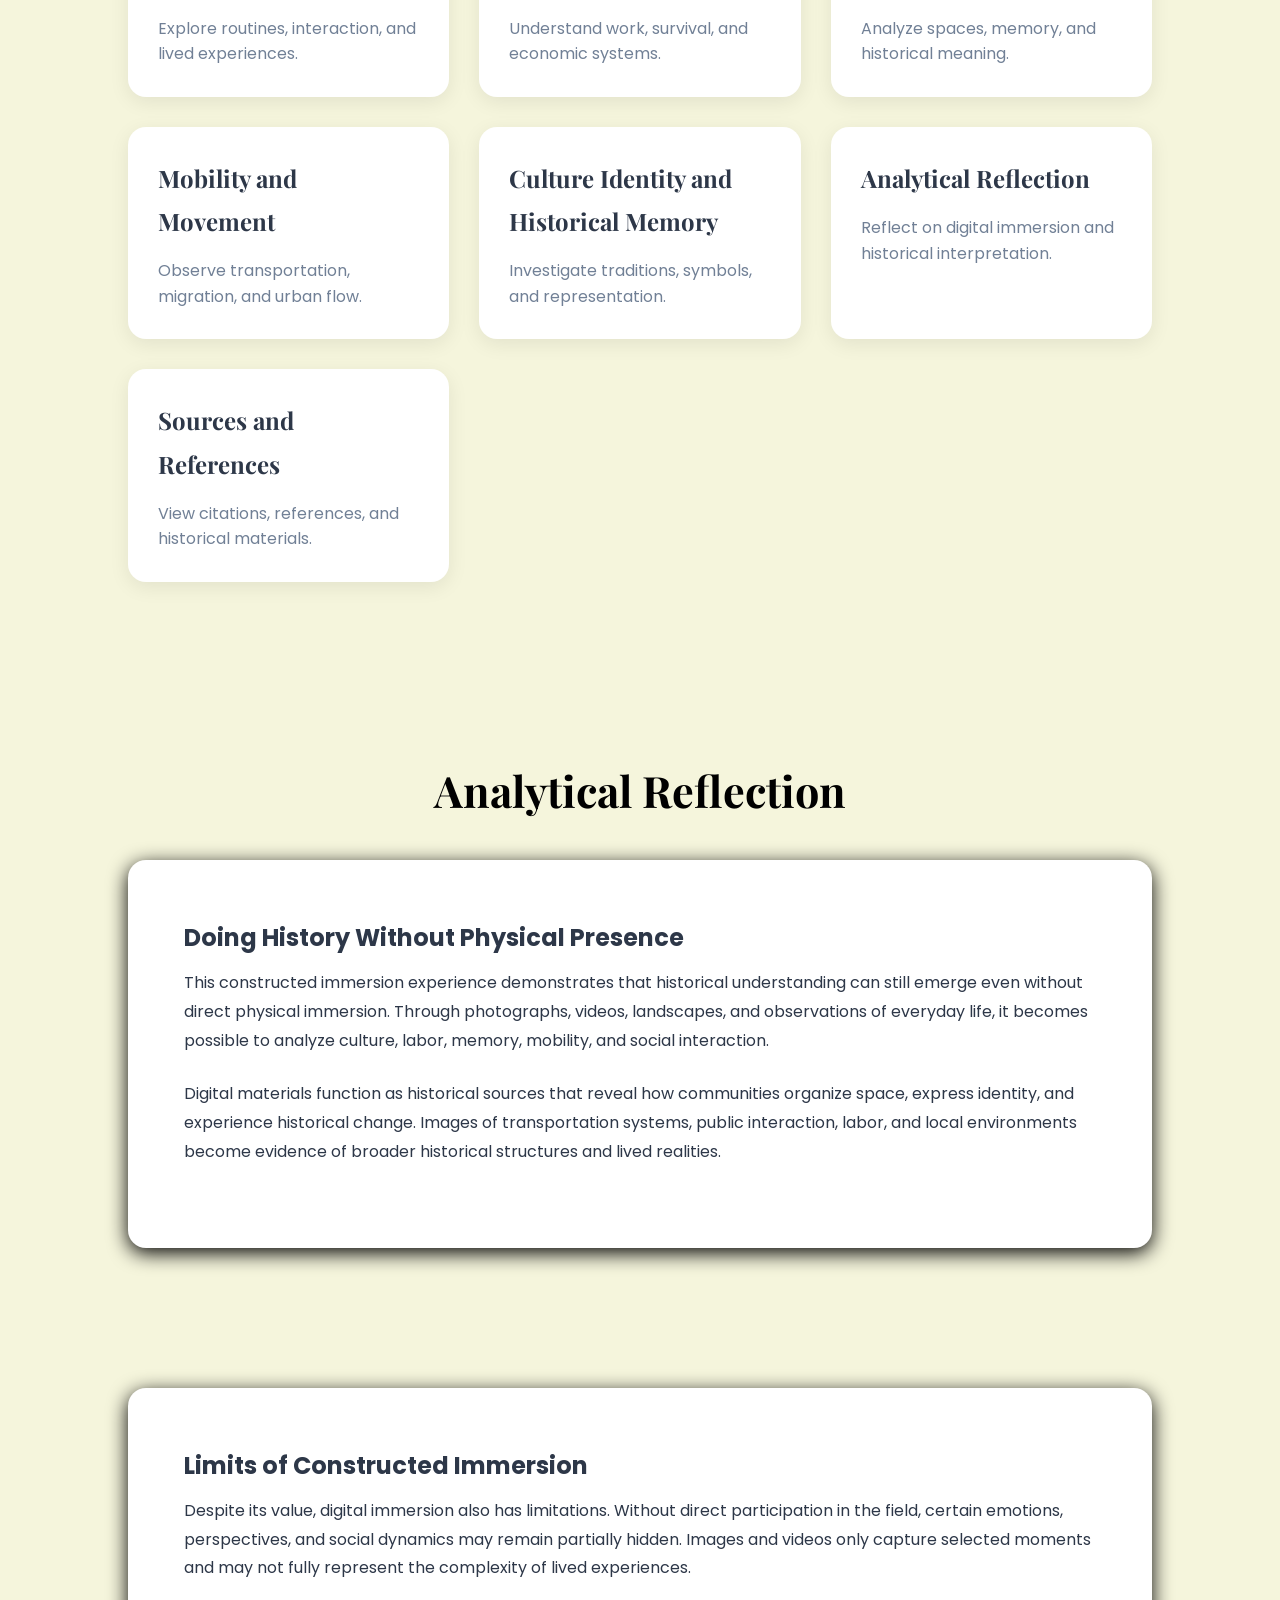
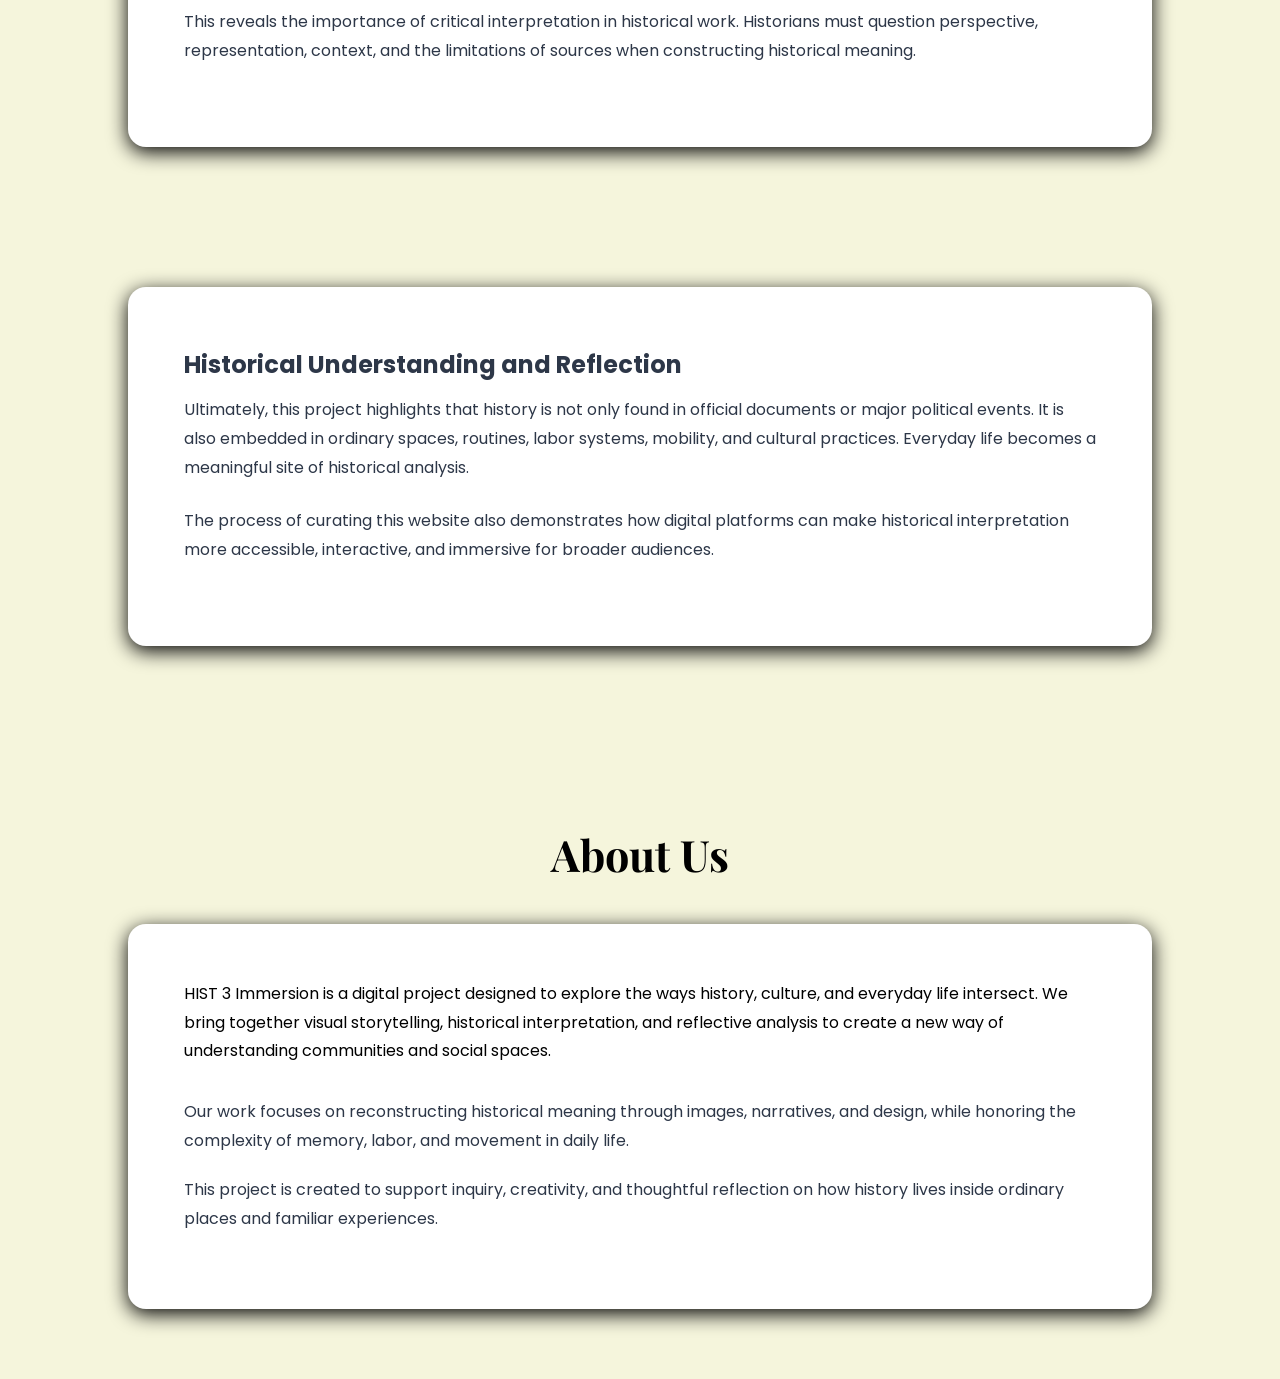
==== commit 146bedef: "change file" ====
--- a/button.html
+++ b/button.html
@@ -71,6 +71,37 @@
 
     </section>
 
+    <section class="section" id="intro">
+
+        <div class="section-title">
+            <h2></h2>
+        </div>
+
+        <div class="content-box">
+            <p>
+                Mapping Memory and Community aims to collect and curate 
+                the immersion experience done by HIST 3 students and present
+                it in the digital space. This site starts with the immersion
+                of HIST 3 students in the Communities of the Kayapa Valley.
+                Kayapa is a municipality in Nueva Vizcaya that was founded
+                back in 1754 (Kayapa - Nueva Vizcaya, Philippines, 2020). The municipal name stemmed from the combination of the words “Kalabao,” which was a native tree that means orange, and “Yapa,” which means a valley (Kayapa - Nueva Vizcaya, Philippines, 2020). Now, Kayapa houses 30 barangays (Kayapa, Nueva Vizcaya Profile – PhilAtlas, n.d.).
+
+
+            </p>
+              
+            <p>
+                For 2 days, HIST 3 students travelled through the valley 
+                of Kayapa. Interacted with the locals and, for a short period of
+                time, learned about how the locals have been living there. 
+                Stay tuned to this website for more immersion experiences of HIST 3 students!
+
+
+            
+        </div>
+
+    </section>
+
+
 <!-- Immersion Sections -->
 <section class="section" id="immersions">
 
--- a/style.css
+++ b/style.css
@@ -317,6 +317,8 @@
     align-items: center;  
     gap: 20px;            
     width: 100%;
+    font-family: 'Playfair Display', serif;
+    font-size: 1.25rem;
 }
 
 .subsection::after{
@@ -339,6 +341,8 @@
     gap: 20px;            
     width: 100%;
     margin-top: 30px;
+    font-family: 'Playfair Display', serif;
+    font-size: 1.1rem;
 }
 
 .subsection2::after{
@@ -474,7 +478,38 @@
     color: white;
     text-align: center;
     padding: 30px;
-}
+    border-top: 2px solid beige;
+    position: fixed;
+    z-index: 9999;
+    width: 100%;
+    bottom: 0;
+    left: 0;
+    margin-top: 15px;
+    opacity: 90%;
+    display: flex;
+    align-items: center;
+    justify-content: space-between;
+    padding: 15px 30px; 
+    box-sizing: border-box;
+}
+
+.footer-title{
+    font-family: 'Playfair Display', serif;
+    font-weight: bold;
+}
+
+.prev-btn{
+    color: white;
+    text-decoration: none;
+    font-size: 0.75rem;
+}
+
+.next-btn{
+    color: white;
+    text-decoration: none;
+    font-size: 0.75rem;
+}
+
 
 
 /* Responsive Design */
@@ -765,6 +800,7 @@
     grid-template-columns: repeat(auto-fit, minmax(250px, 1fr));
     gap: 20px;
     margin-top: 40px;
+    padding-bottom: 50px;
 }
 
 .gallery-item {
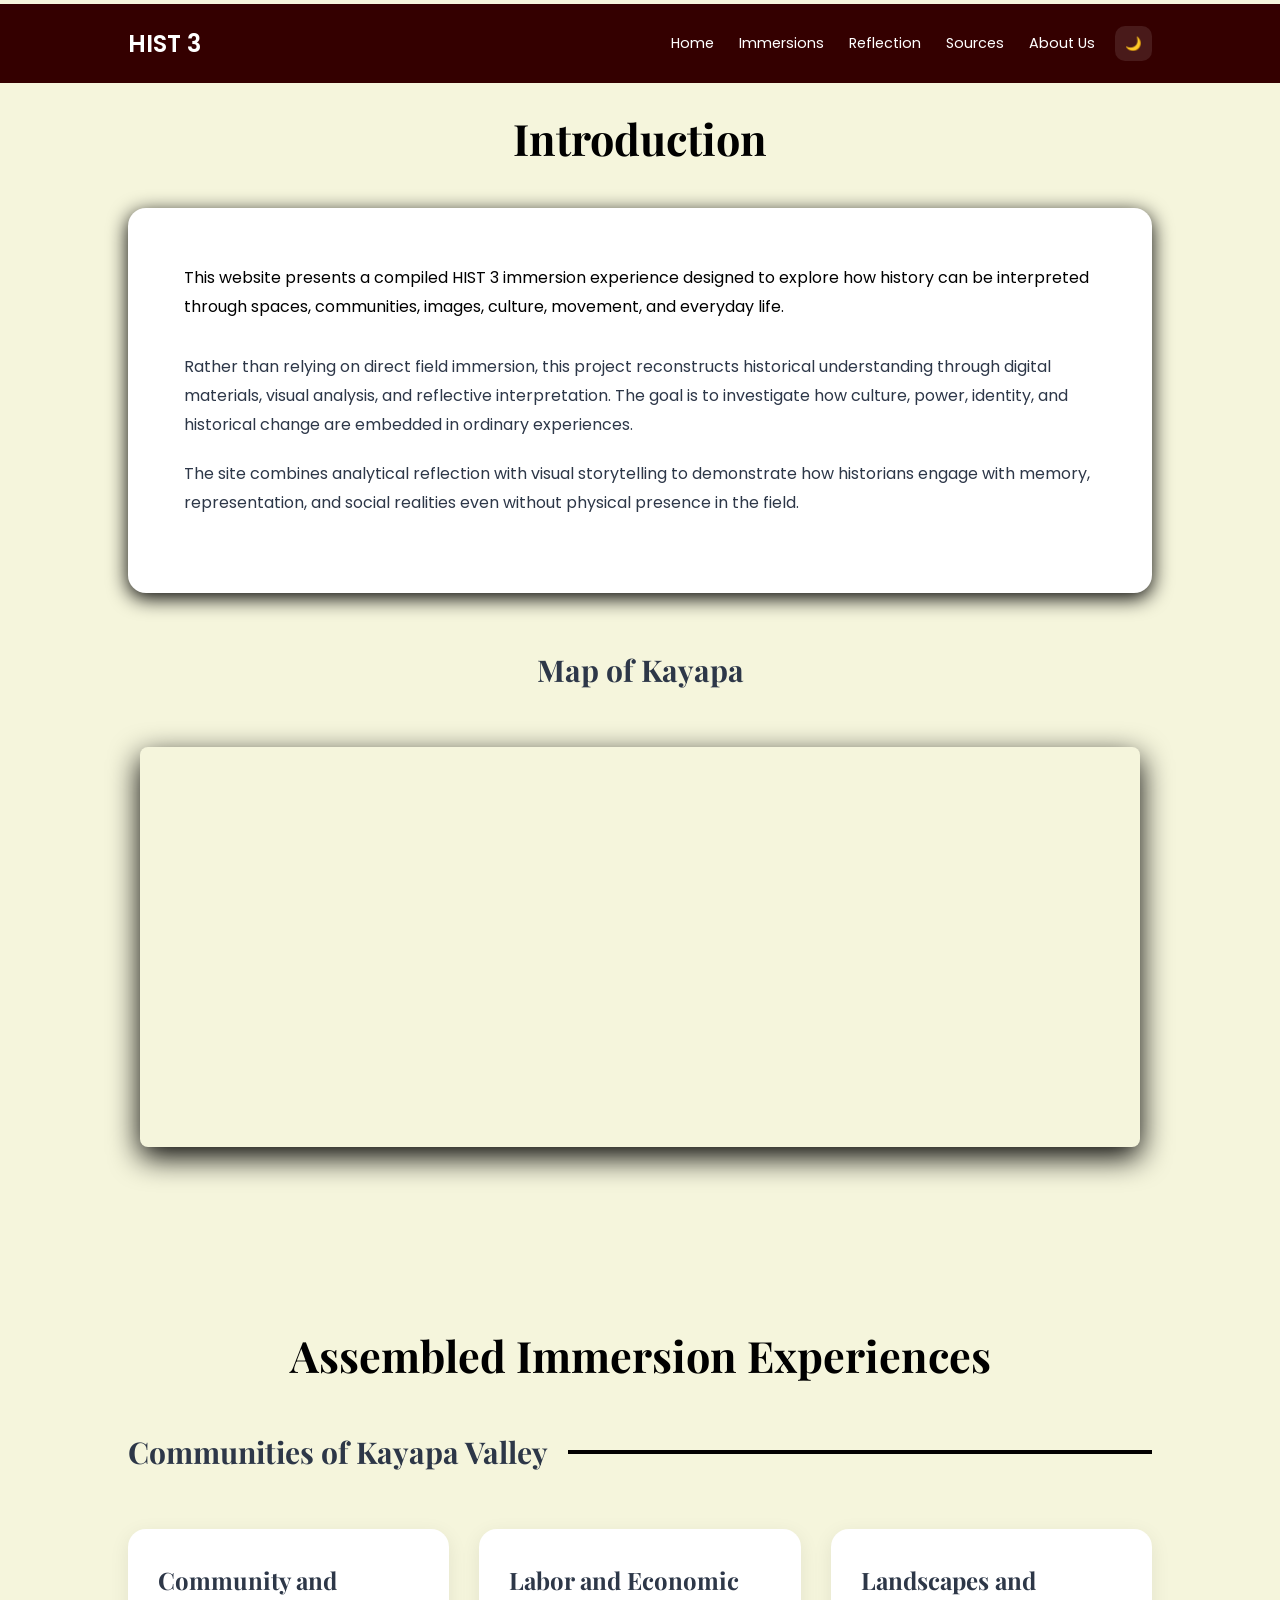
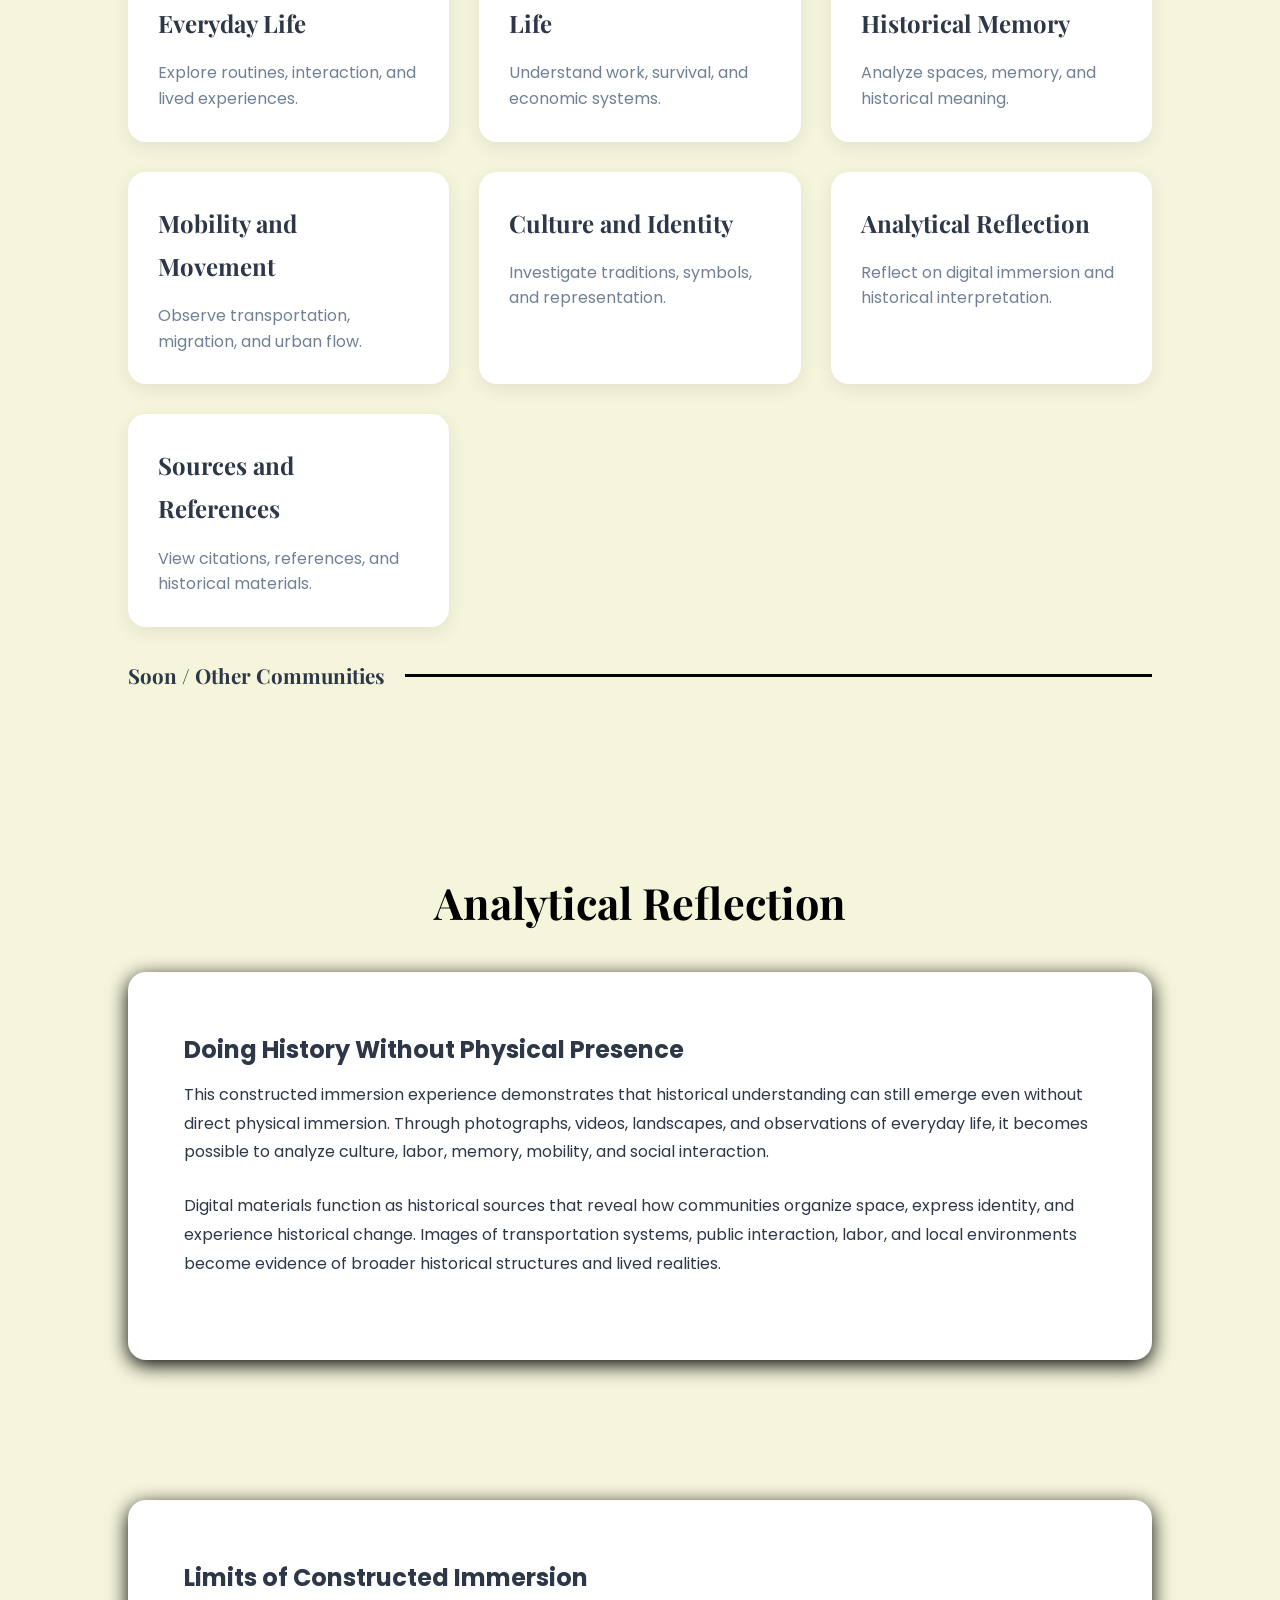
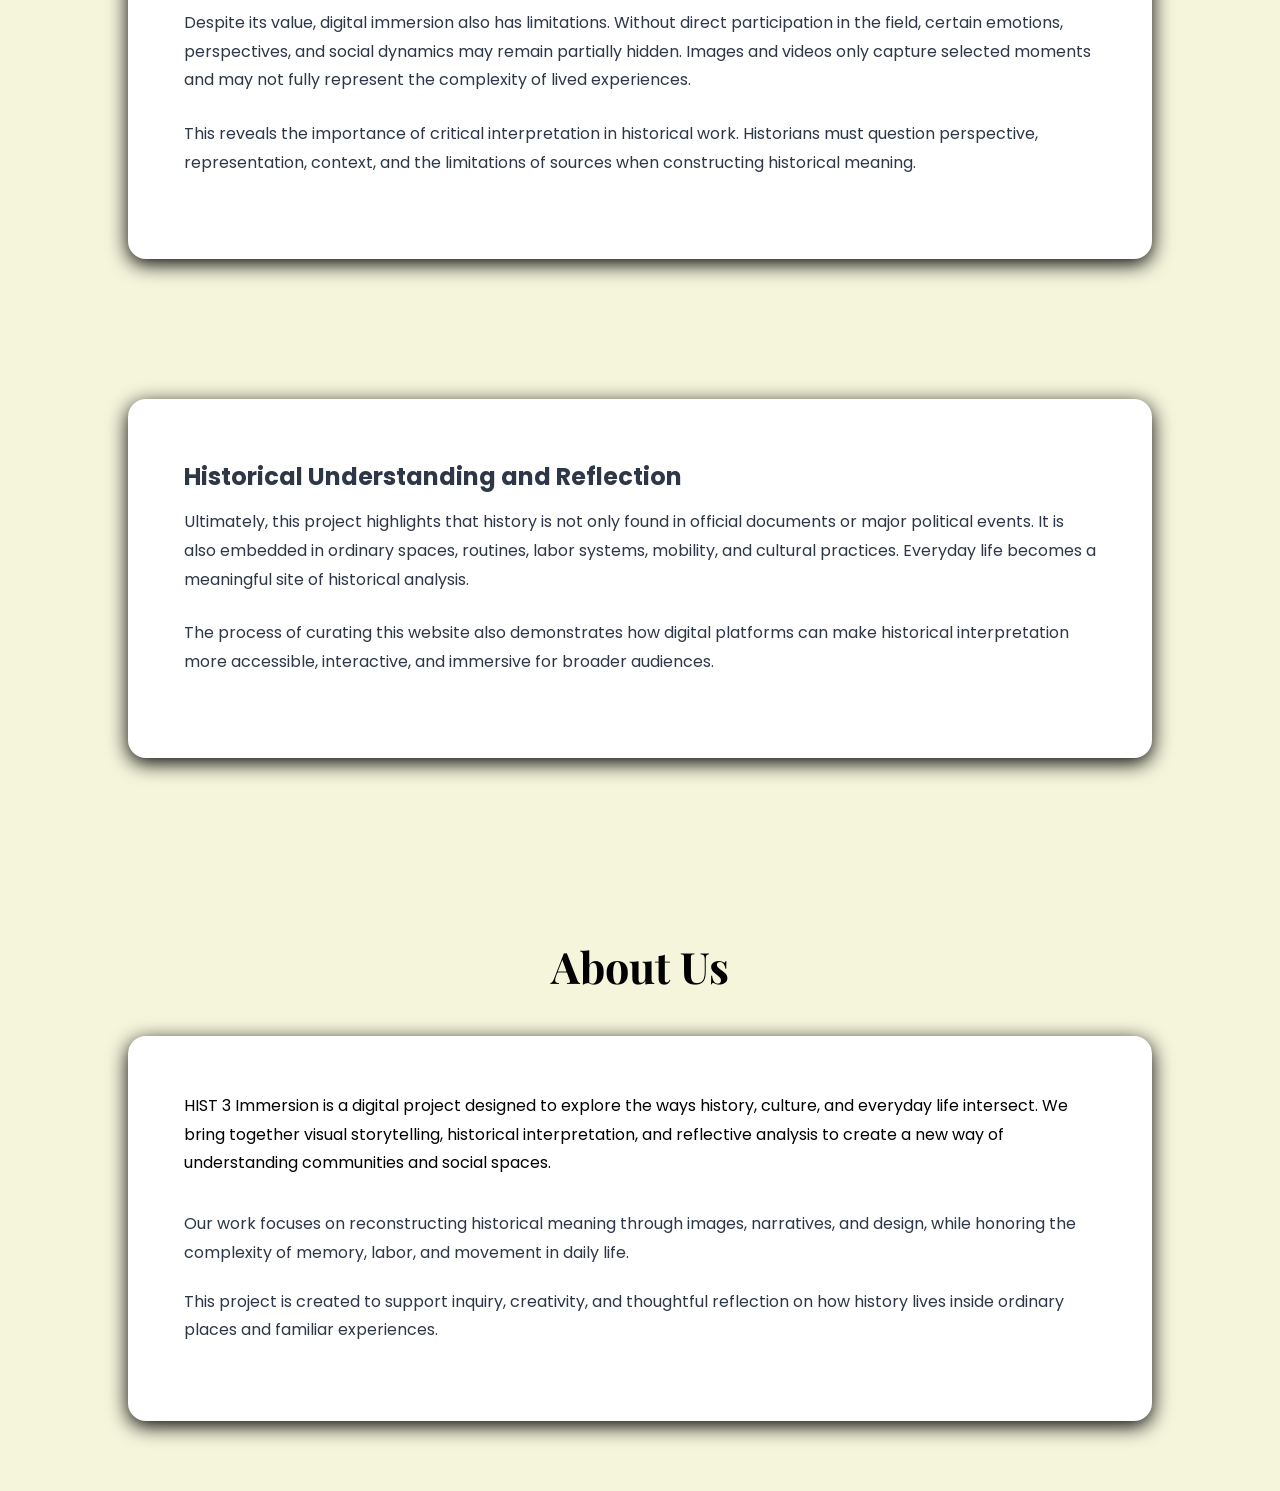
==== commit d9b6eaaa: "Put the Map of Kayapa" ====
--- a/button.html
+++ b/button.html
@@ -50,16 +50,16 @@
         <div class="content-box">
             <p>
                 This website presents a compiled HIST 3 immersion experience
-                designed to explore how history can be interpreted through spaces,
-                communities, images, culture, movement, and everyday life.
-
-            </p>
-
-            <p>
-                Rather than relying on direct field immersion, this project reconstructs 
-                historical understanding through digital materials, visual analysis, and 
-                reflective interpretation. The goal is to investigate how culture, power, 
-                identity, and historical change are embedded in ordinary experiences.
+                designed to explore how history can be interpreted through
+                spaces, communities, images, culture, movement, and everyday life.
+            </p>
+
+            <p>
+                Rather than relying on direct field immersion, this project
+                reconstructs historical understanding through digital materials,
+                visual analysis, and reflective interpretation. The goal is to
+                investigate how culture, power, identity, and historical change
+                are embedded in ordinary experiences.
             </p>
 
             <p>
@@ -69,38 +69,20 @@
             </p>
         </div>
 
+        <div class="subsection-intro">
+            <h2>Map of Kayapa</h2>
+        </div>
+
+        <iframe src="https://www.google.com/maps/embed?pb=!1m18!1m12!1m3!1d221658.5653475562!2d120.74455024315981!3d16.414754762065204!2m3!1f0!2f0!3f0!3m2!1i1024!2i768!4f13.1!3m3!1m2!1s0x33904ded22fd1811%3A0x556f64eb8012f1f9!2sKayapa%2C%20Nueva%20Vizcaya!5e1!3m2!1sen!2sph!4v1779379152272!5m2!1sen!2sph" 
+            width="100%" 
+            height="450" 
+            class="project-map"
+            style="border:0;" 
+            allowfullscreen="" 
+            loading="lazy">
+        </iframe>
+
     </section>
-
-    <section class="section" id="intro">
-
-        <div class="section-title">
-            <h2></h2>
-        </div>
-
-        <div class="content-box">
-            <p>
-                Mapping Memory and Community aims to collect and curate 
-                the immersion experience done by HIST 3 students and present
-                it in the digital space. This site starts with the immersion
-                of HIST 3 students in the Communities of the Kayapa Valley.
-                Kayapa is a municipality in Nueva Vizcaya that was founded
-                back in 1754 (Kayapa - Nueva Vizcaya, Philippines, 2020). The municipal name stemmed from the combination of the words “Kalabao,” which was a native tree that means orange, and “Yapa,” which means a valley (Kayapa - Nueva Vizcaya, Philippines, 2020). Now, Kayapa houses 30 barangays (Kayapa, Nueva Vizcaya Profile – PhilAtlas, n.d.).
-
-
-            </p>
-              
-            <p>
-                For 2 days, HIST 3 students travelled through the valley 
-                of Kayapa. Interacted with the locals and, for a short period of
-                time, learned about how the locals have been living there. 
-                Stay tuned to this website for more immersion experiences of HIST 3 students!
-
-
-            
-        </div>
-
-    </section>
-
 
 <!-- Immersion Sections -->
 <section class="section" id="immersions">
@@ -108,6 +90,11 @@
         <div class="section-title">
             <h2>Assembled Immersion Experiences</h2>
         </div>
+
+        <div class="subsection" id="immersion">
+            <h2>Communities of Kayapa Valley</h2>
+        </div>
+
 
 <!-- Immersion Navigation Cards -->
 
@@ -124,7 +111,7 @@
     </a>
 
     <a href="landscape.html" class="immersion-link-card">
-        <h3>Landscapes and Environment</h3>
+        <h3>Landscapes and Historical Memory</h3>
         <p>Analyze spaces, memory, and historical meaning.</p>
     </a>
 
@@ -134,7 +121,7 @@
     </a>
 
     <a href="culture.html" class="immersion-link-card">
-        <h3>Culture Identity and Historical Memory</h3>
+        <h3>Culture and Identity</h3>
         <p>Investigate traditions, symbols, and representation.</p>
     </a>
 
@@ -148,6 +135,10 @@
         <p>View citations, references, and historical materials.</p>
     </a>
 
+</div>
+
+<div class="subsection2" id="immersion">
+    <h3>Soon / Other Communities</h3>
 </div>
 
 </section>
--- a/style.css
+++ b/style.css
@@ -309,6 +309,47 @@
     color: white;
     font-weight: inherit;
     margin-bottom: 2rem;
+}
+
+/* Map*/
+
+.project-map {
+  width: 100%;
+  max-width: 1000px;      
+  height: 400px;         
+  border-radius: 8px;    
+  box-shadow: 0 10px 30px black; 
+  margin-top: 50px;
+  display: block;
+  margin-left: auto;
+  margin-right: auto; 
+  border-radius: 8px; 
+  border-color: black;   
+}
+
+.dark-mode .project-map {
+  width: 100%;
+  max-width: 1000px;      
+  height: 400px;         
+  border-radius: 8px;    
+  box-shadow: 0 10px 30px white; 
+  margin-top: 50px;
+  display: block;
+  margin-left: auto;
+  margin-right: auto; 
+  border-radius: 8px; 
+  border-color: white;
+}
+
+.subsection-intro {
+    display: block;
+    align-items: center;  
+    gap: 20px;            
+    width: 100%;
+    font-family: 'Playfair Display', serif;
+    font-size: 1.25rem;
+    margin-top: 50px;
+    text-align: center;
 }
 
 /*Communities of Kayapa Valley*/
@@ -988,25 +1029,6 @@
     place-items: center;
 }
 
-.detail-image.image-with-caption {
-    aspect-ratio: auto;
-    display: flex;
-    flex-direction: column;
-    gap: 12px;
-}
-
-.detail-image.image-with-caption .real-image {
-    height: auto;
-}
-
-.image-caption {
-    font-size: 0.85rem;
-    color: #718096;
-    font-style: italic;
-    text-align: center;
-    line-height: 1.5;
-}
-
 .real-image {
     width: 100%;
     height: 100%;
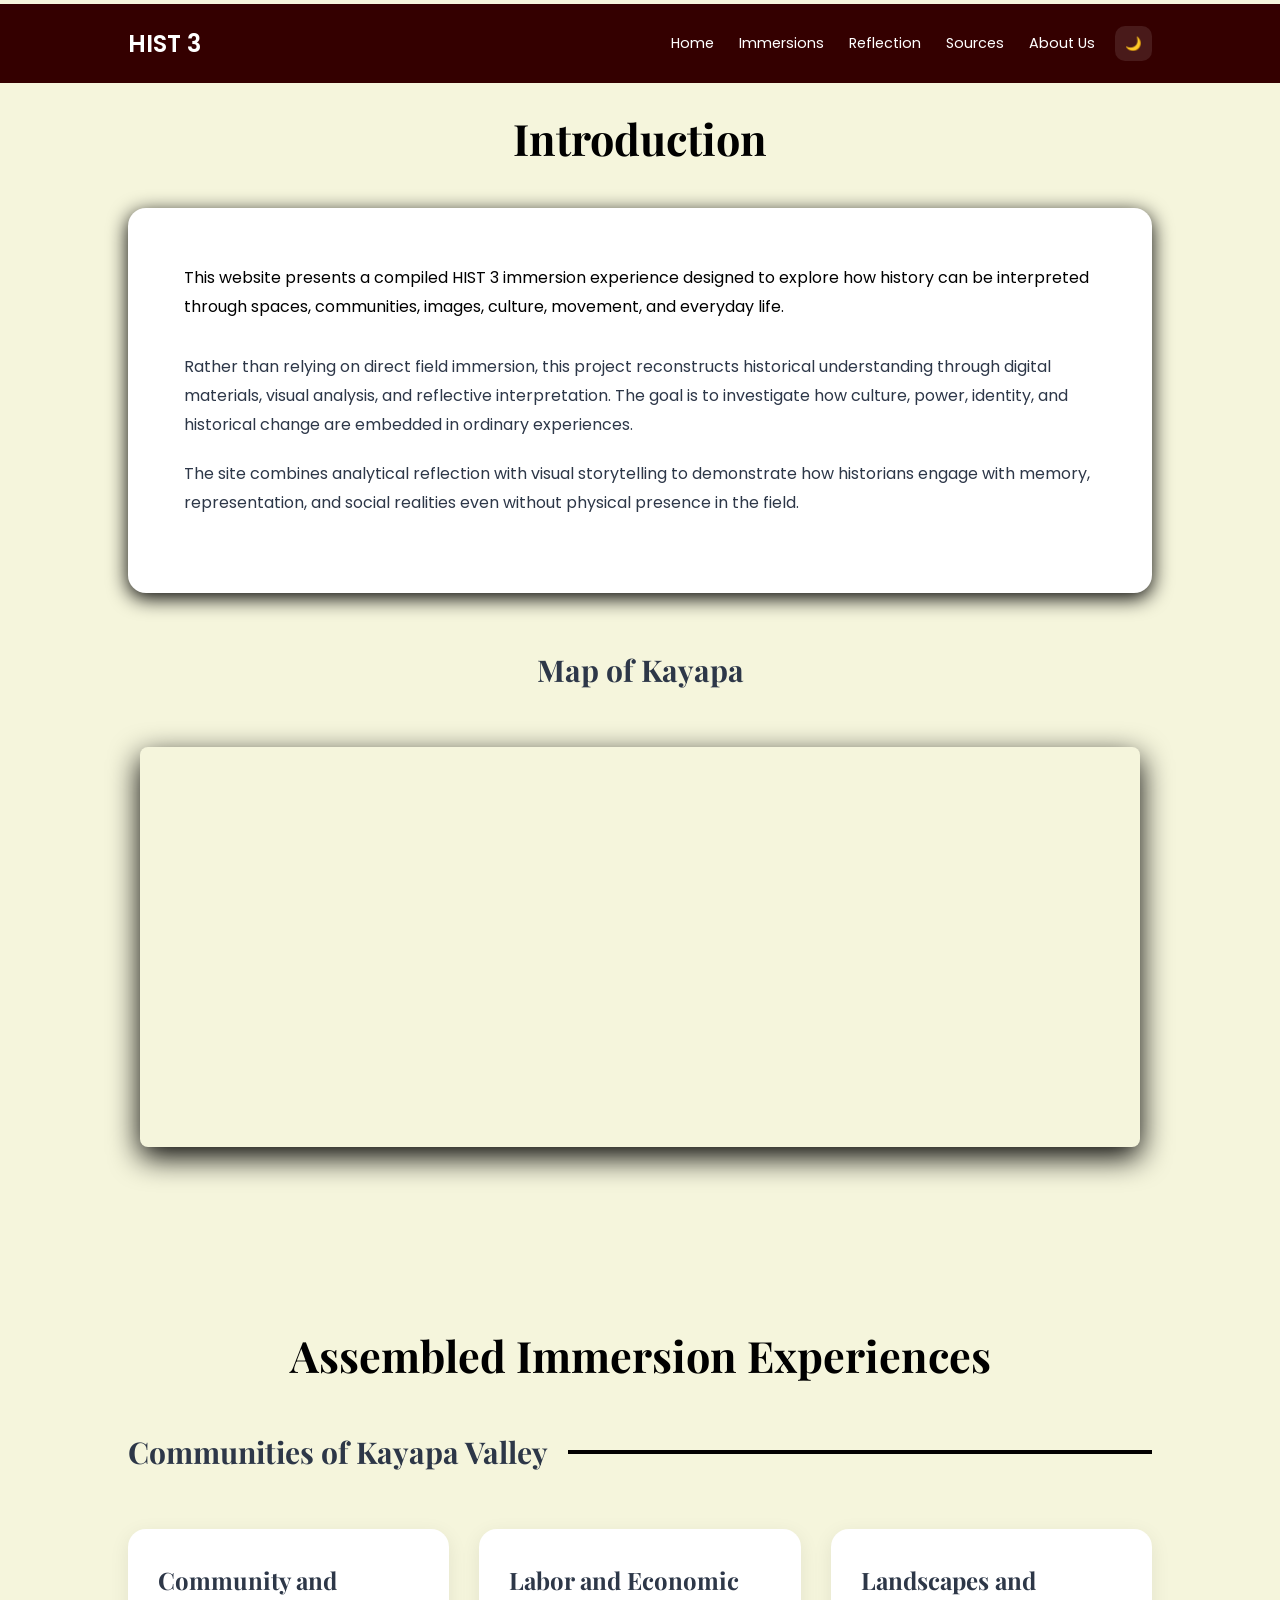
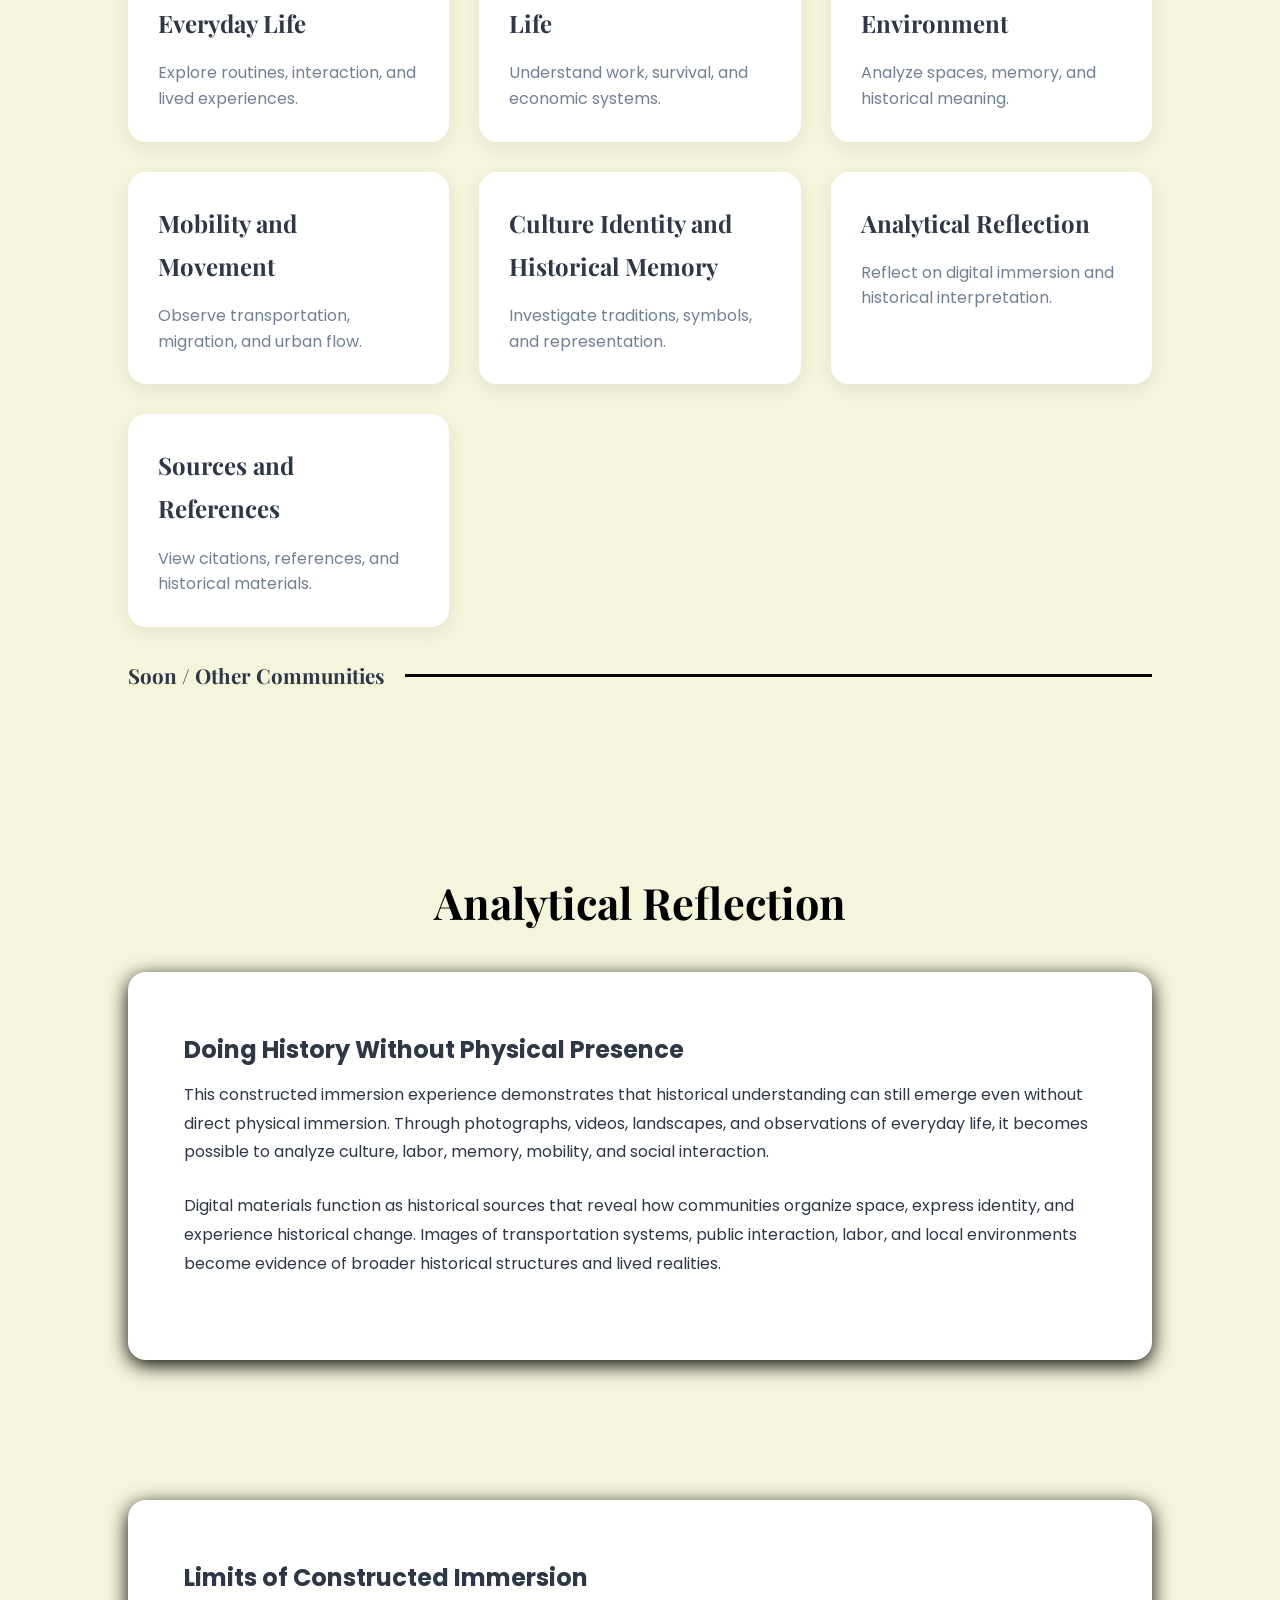
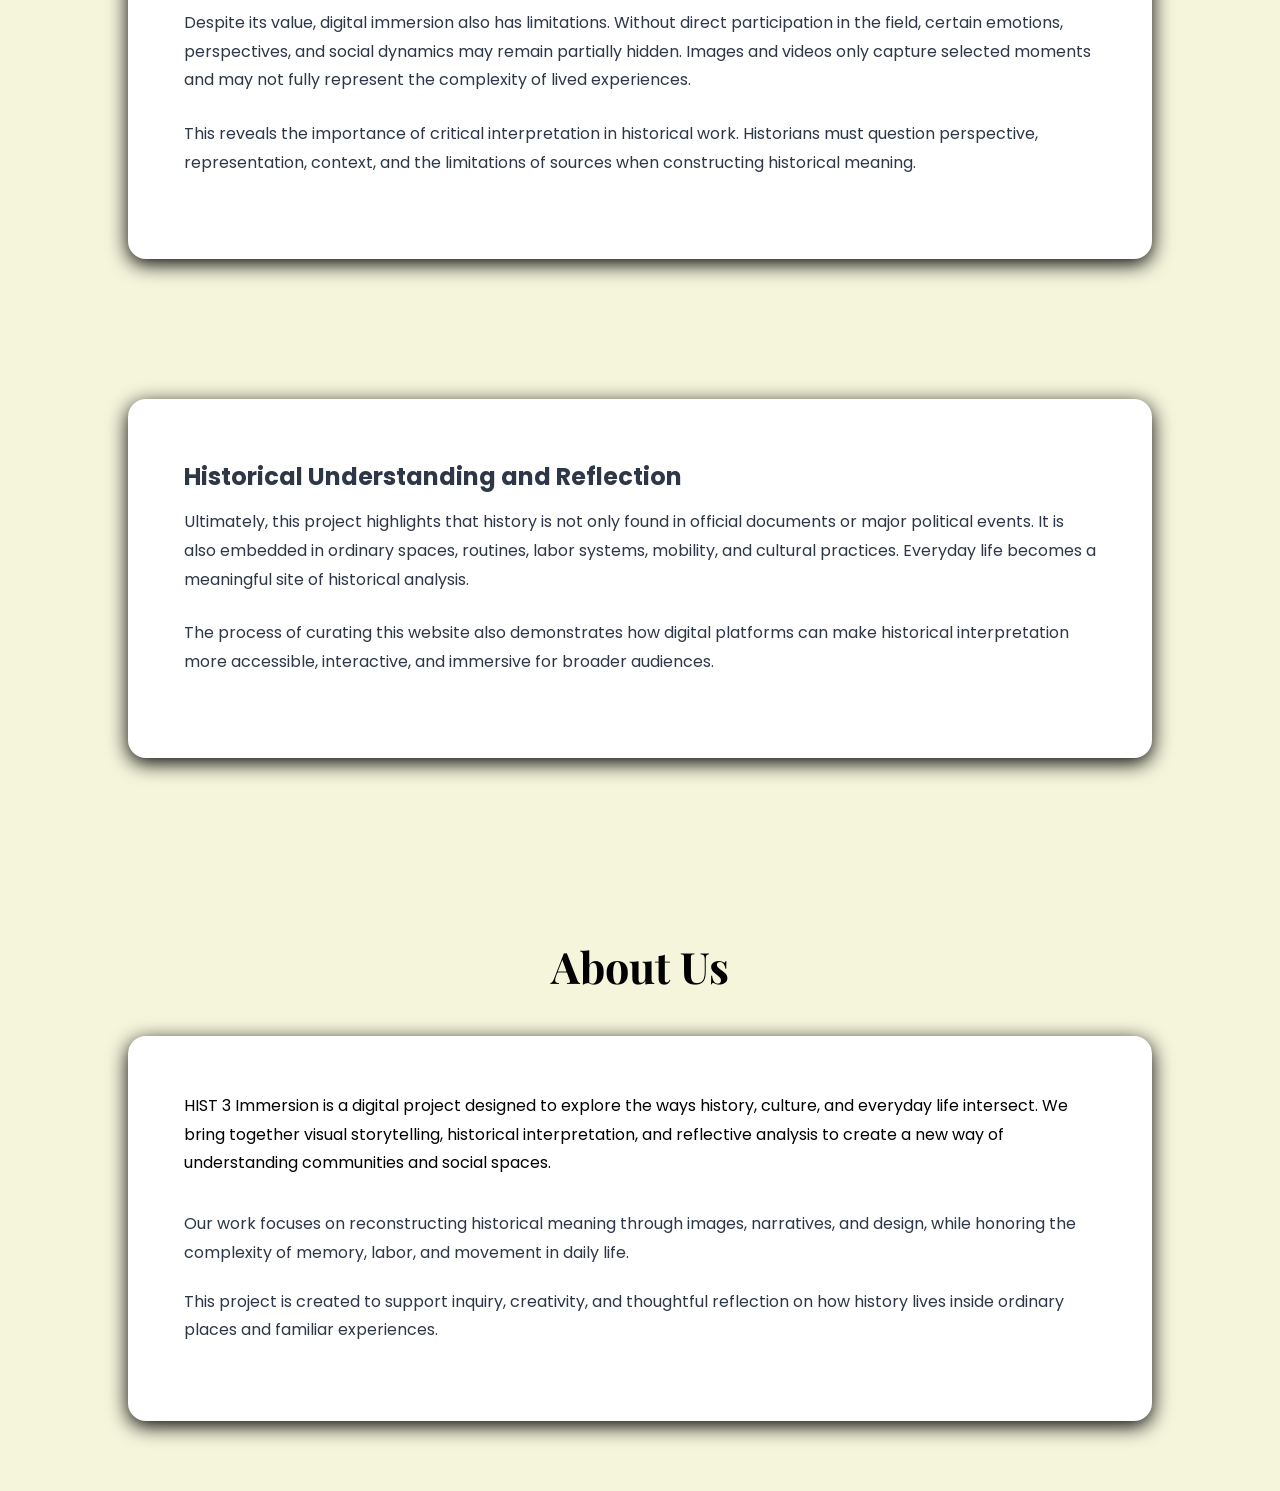
==== commit aabd752d: "Merge branch 'main' of https://github.com/tonipettt/Hist3-website" ====
--- a/button.html
+++ b/button.html
@@ -50,16 +50,16 @@
         <div class="content-box">
             <p>
                 This website presents a compiled HIST 3 immersion experience
-                designed to explore how history can be interpreted through
-                spaces, communities, images, culture, movement, and everyday life.
-            </p>
-
-            <p>
-                Rather than relying on direct field immersion, this project
-                reconstructs historical understanding through digital materials,
-                visual analysis, and reflective interpretation. The goal is to
-                investigate how culture, power, identity, and historical change
-                are embedded in ordinary experiences.
+                designed to explore how history can be interpreted through spaces,
+                communities, images, culture, movement, and everyday life.
+
+            </p>
+
+            <p>
+                Rather than relying on direct field immersion, this project reconstructs 
+                historical understanding through digital materials, visual analysis, and 
+                reflective interpretation. The goal is to investigate how culture, power, 
+                identity, and historical change are embedded in ordinary experiences.
             </p>
 
             <p>
@@ -111,7 +111,7 @@
     </a>
 
     <a href="landscape.html" class="immersion-link-card">
-        <h3>Landscapes and Historical Memory</h3>
+        <h3>Landscapes and Environment</h3>
         <p>Analyze spaces, memory, and historical meaning.</p>
     </a>
 
@@ -121,7 +121,7 @@
     </a>
 
     <a href="culture.html" class="immersion-link-card">
-        <h3>Culture and Identity</h3>
+        <h3>Culture Identity and Historical Memory</h3>
         <p>Investigate traditions, symbols, and representation.</p>
     </a>
 
--- a/style.css
+++ b/style.css
@@ -1029,6 +1029,25 @@
     place-items: center;
 }
 
+.detail-image.image-with-caption {
+    aspect-ratio: auto;
+    display: flex;
+    flex-direction: column;
+    gap: 12px;
+}
+
+.detail-image.image-with-caption .real-image {
+    height: auto;
+}
+
+.image-caption {
+    font-size: 0.85rem;
+    color: #718096;
+    font-style: italic;
+    text-align: center;
+    line-height: 1.5;
+}
+
 .real-image {
     width: 100%;
     height: 100%;
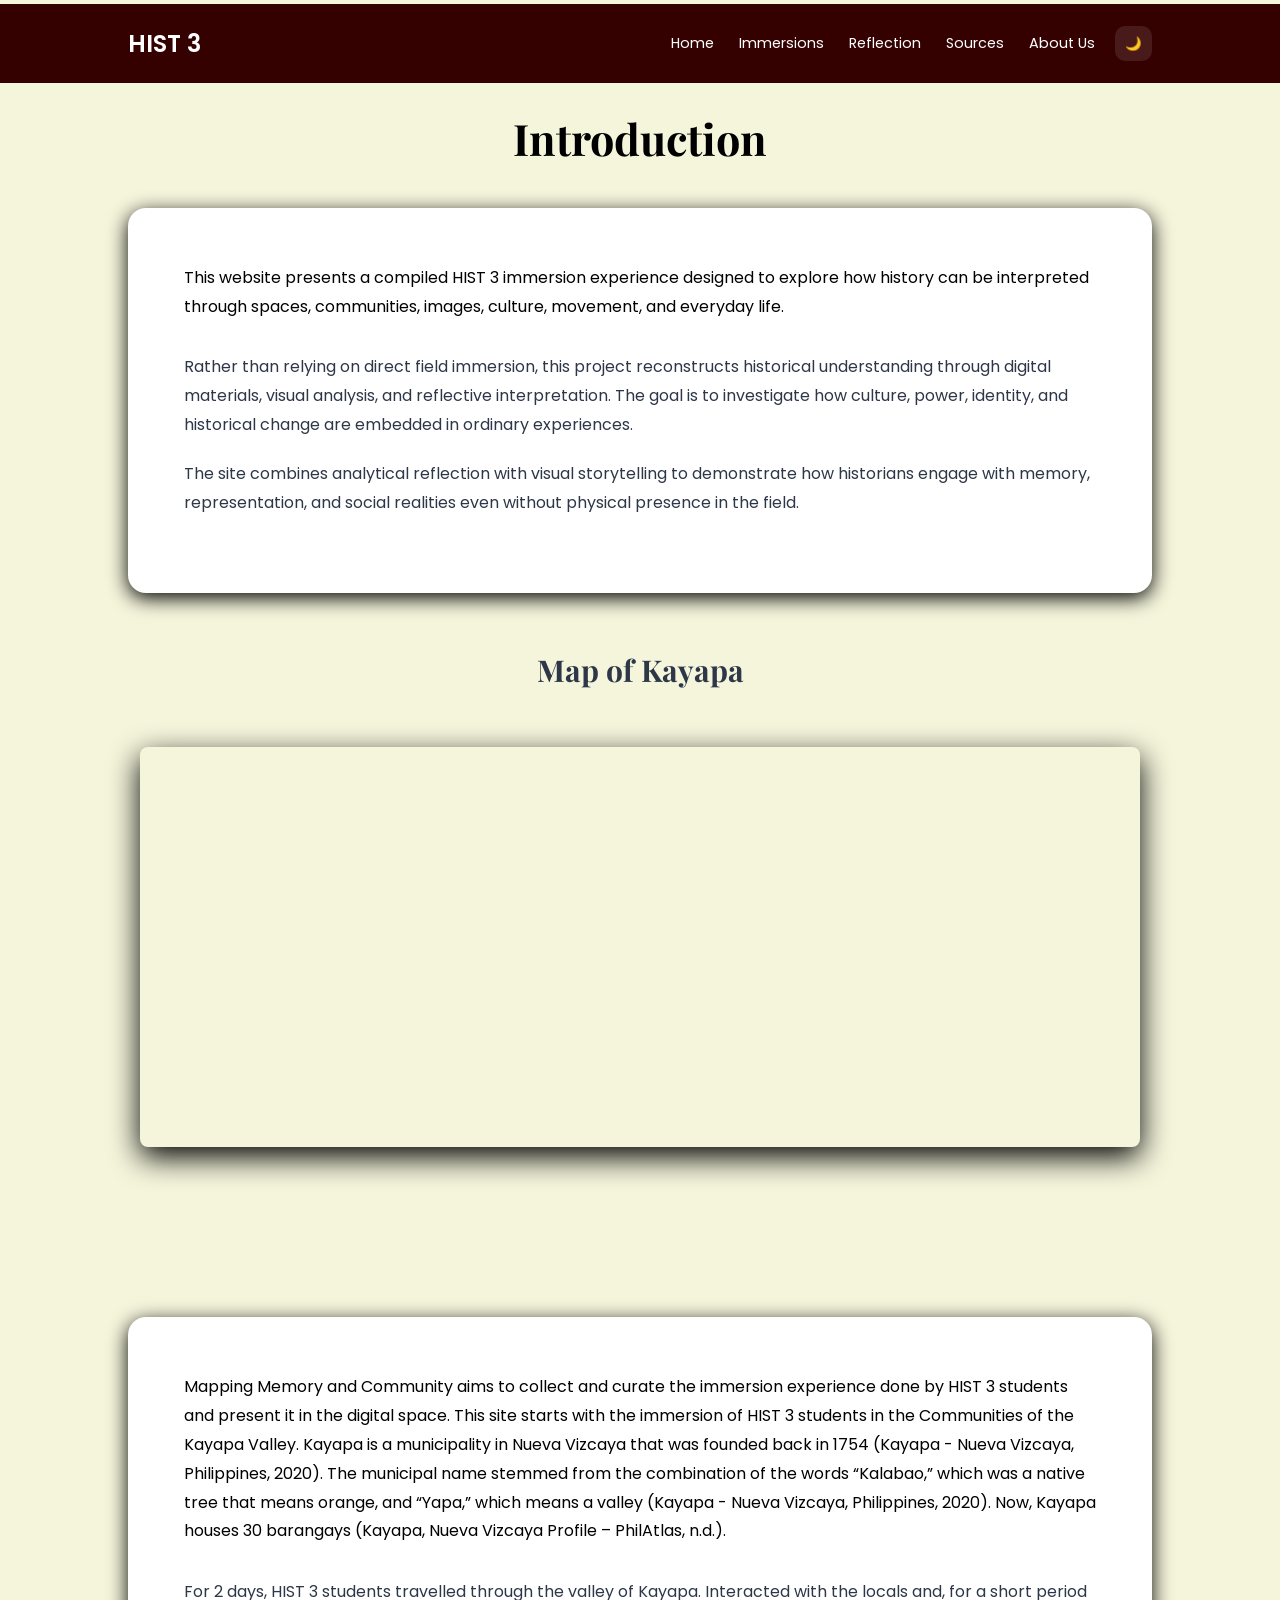
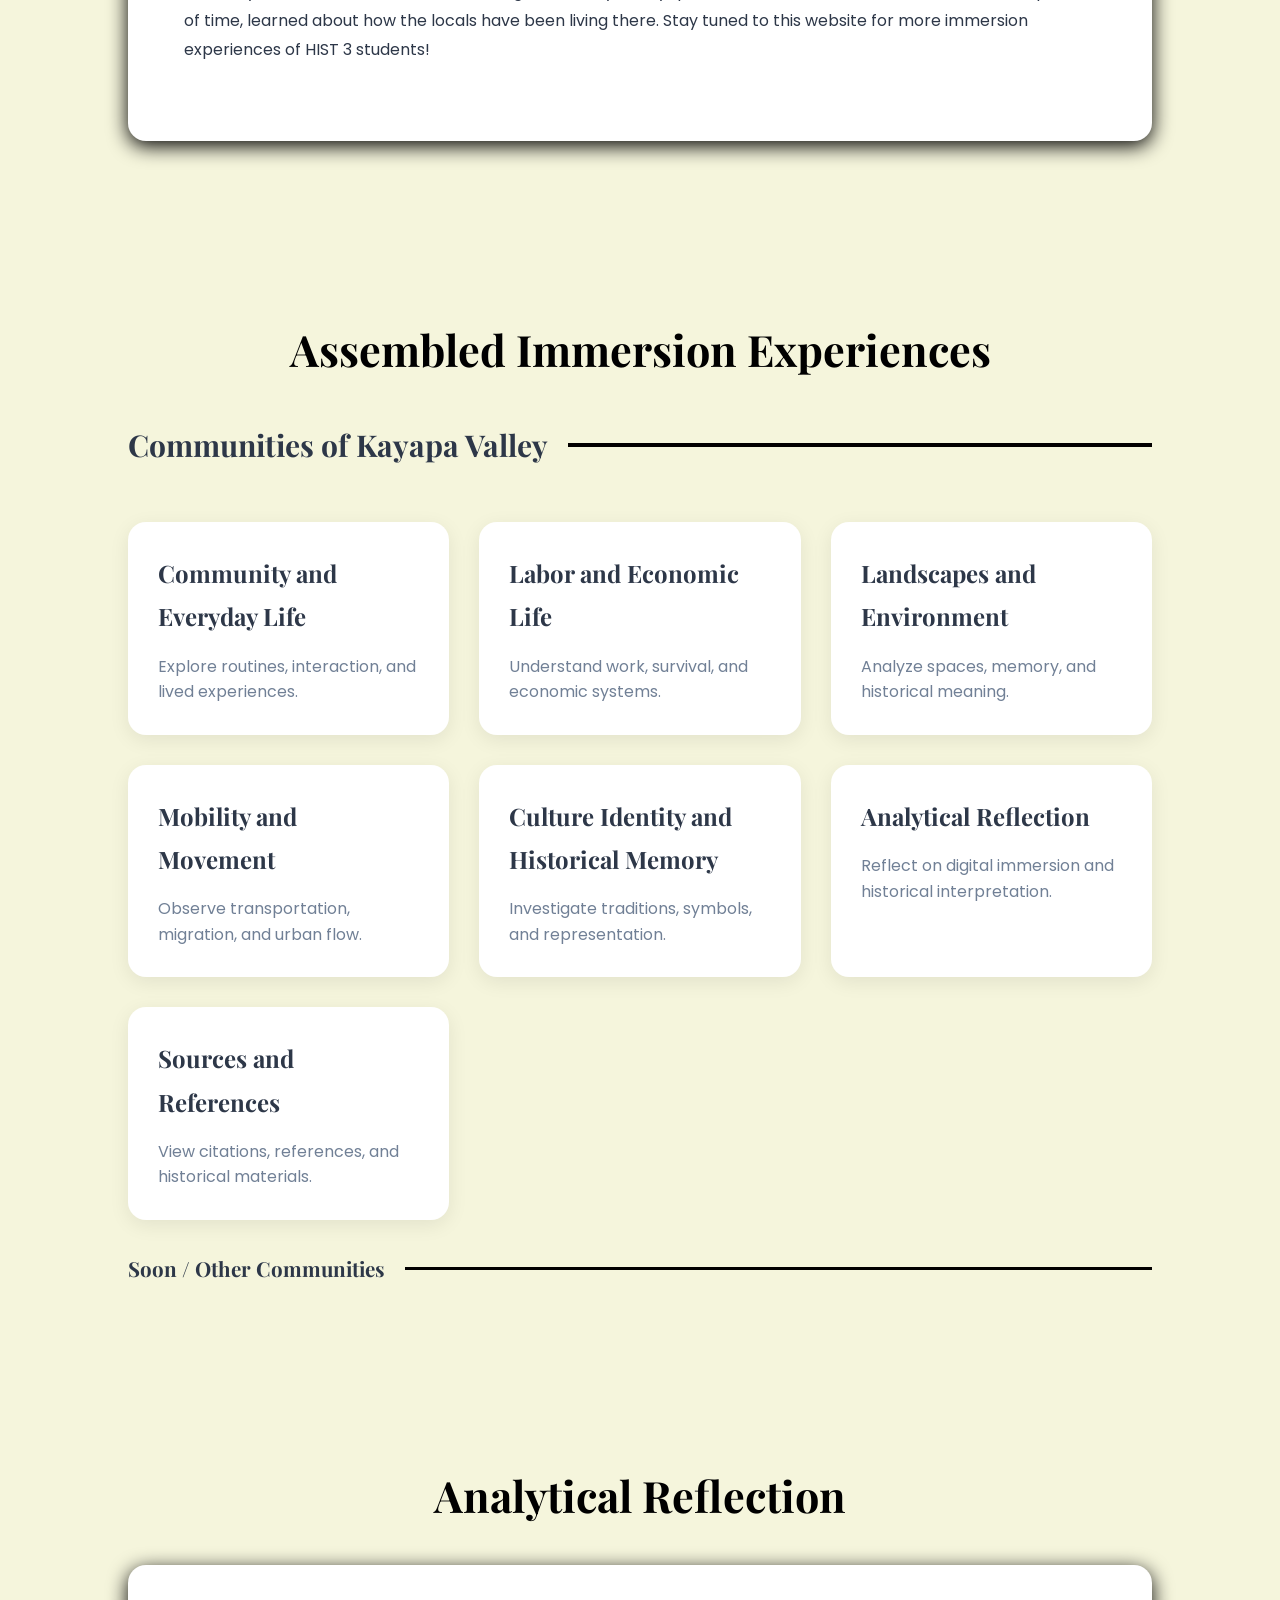
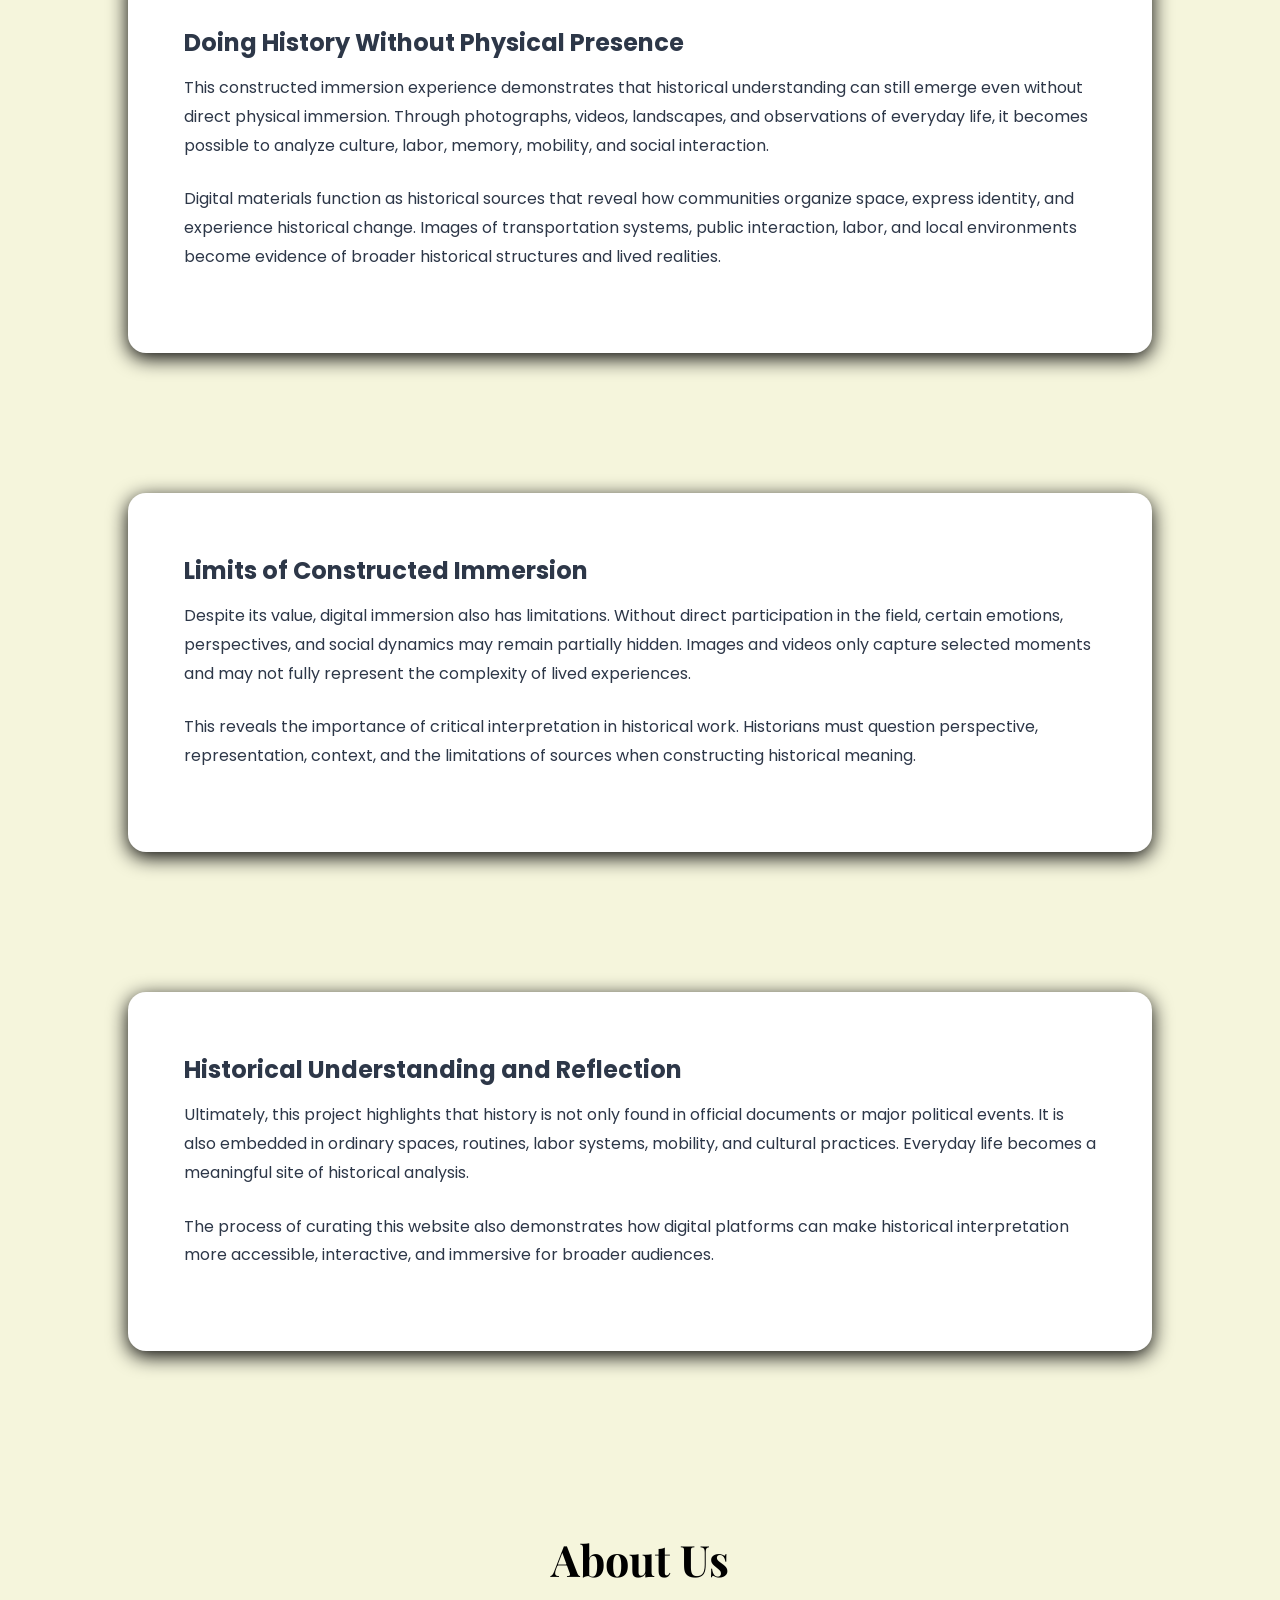
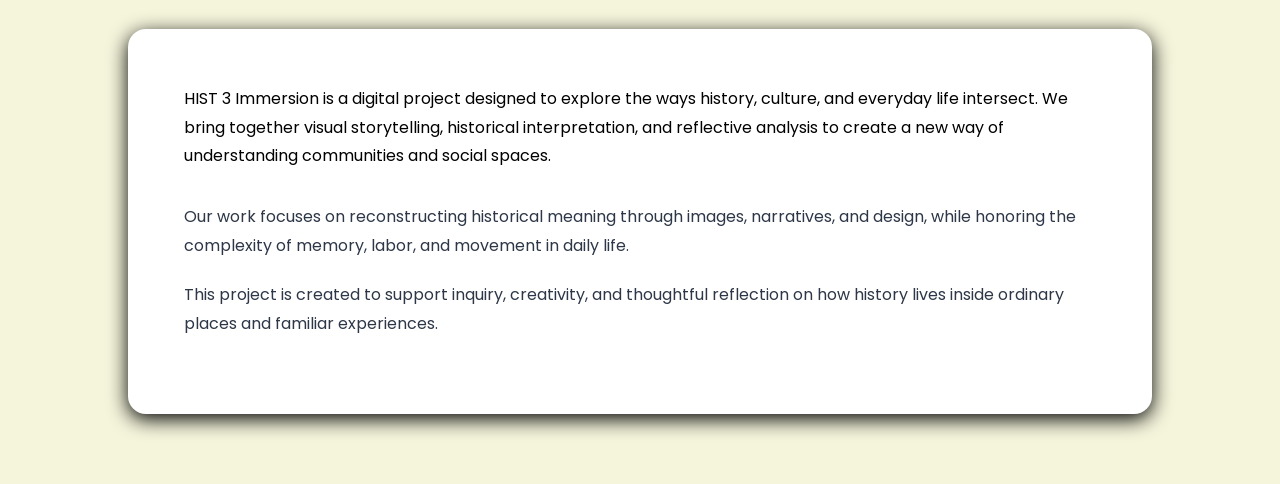
==== commit da9f2003: "Merge branch 'main' of https://github.com/tonipettt/Hist3-website" ====
--- a/button.html
+++ b/button.html
@@ -84,6 +84,37 @@
 
     </section>
 
+    <section class="section" id="intro">
+
+        <div class="section-title">
+            <h2></h2>
+        </div>
+
+        <div class="content-box">
+            <p>
+                Mapping Memory and Community aims to collect and curate 
+                the immersion experience done by HIST 3 students and present
+                it in the digital space. This site starts with the immersion
+                of HIST 3 students in the Communities of the Kayapa Valley.
+                Kayapa is a municipality in Nueva Vizcaya that was founded
+                back in 1754 (Kayapa - Nueva Vizcaya, Philippines, 2020). The municipal name stemmed from the combination of the words “Kalabao,” which was a native tree that means orange, and “Yapa,” which means a valley (Kayapa - Nueva Vizcaya, Philippines, 2020). Now, Kayapa houses 30 barangays (Kayapa, Nueva Vizcaya Profile – PhilAtlas, n.d.).
+
+
+            </p>
+              
+            <p>
+                For 2 days, HIST 3 students travelled through the valley 
+                of Kayapa. Interacted with the locals and, for a short period of
+                time, learned about how the locals have been living there. 
+                Stay tuned to this website for more immersion experiences of HIST 3 students!
+
+
+            
+        </div>
+
+    </section>
+
+
 <!-- Immersion Sections -->
 <section class="section" id="immersions">
 
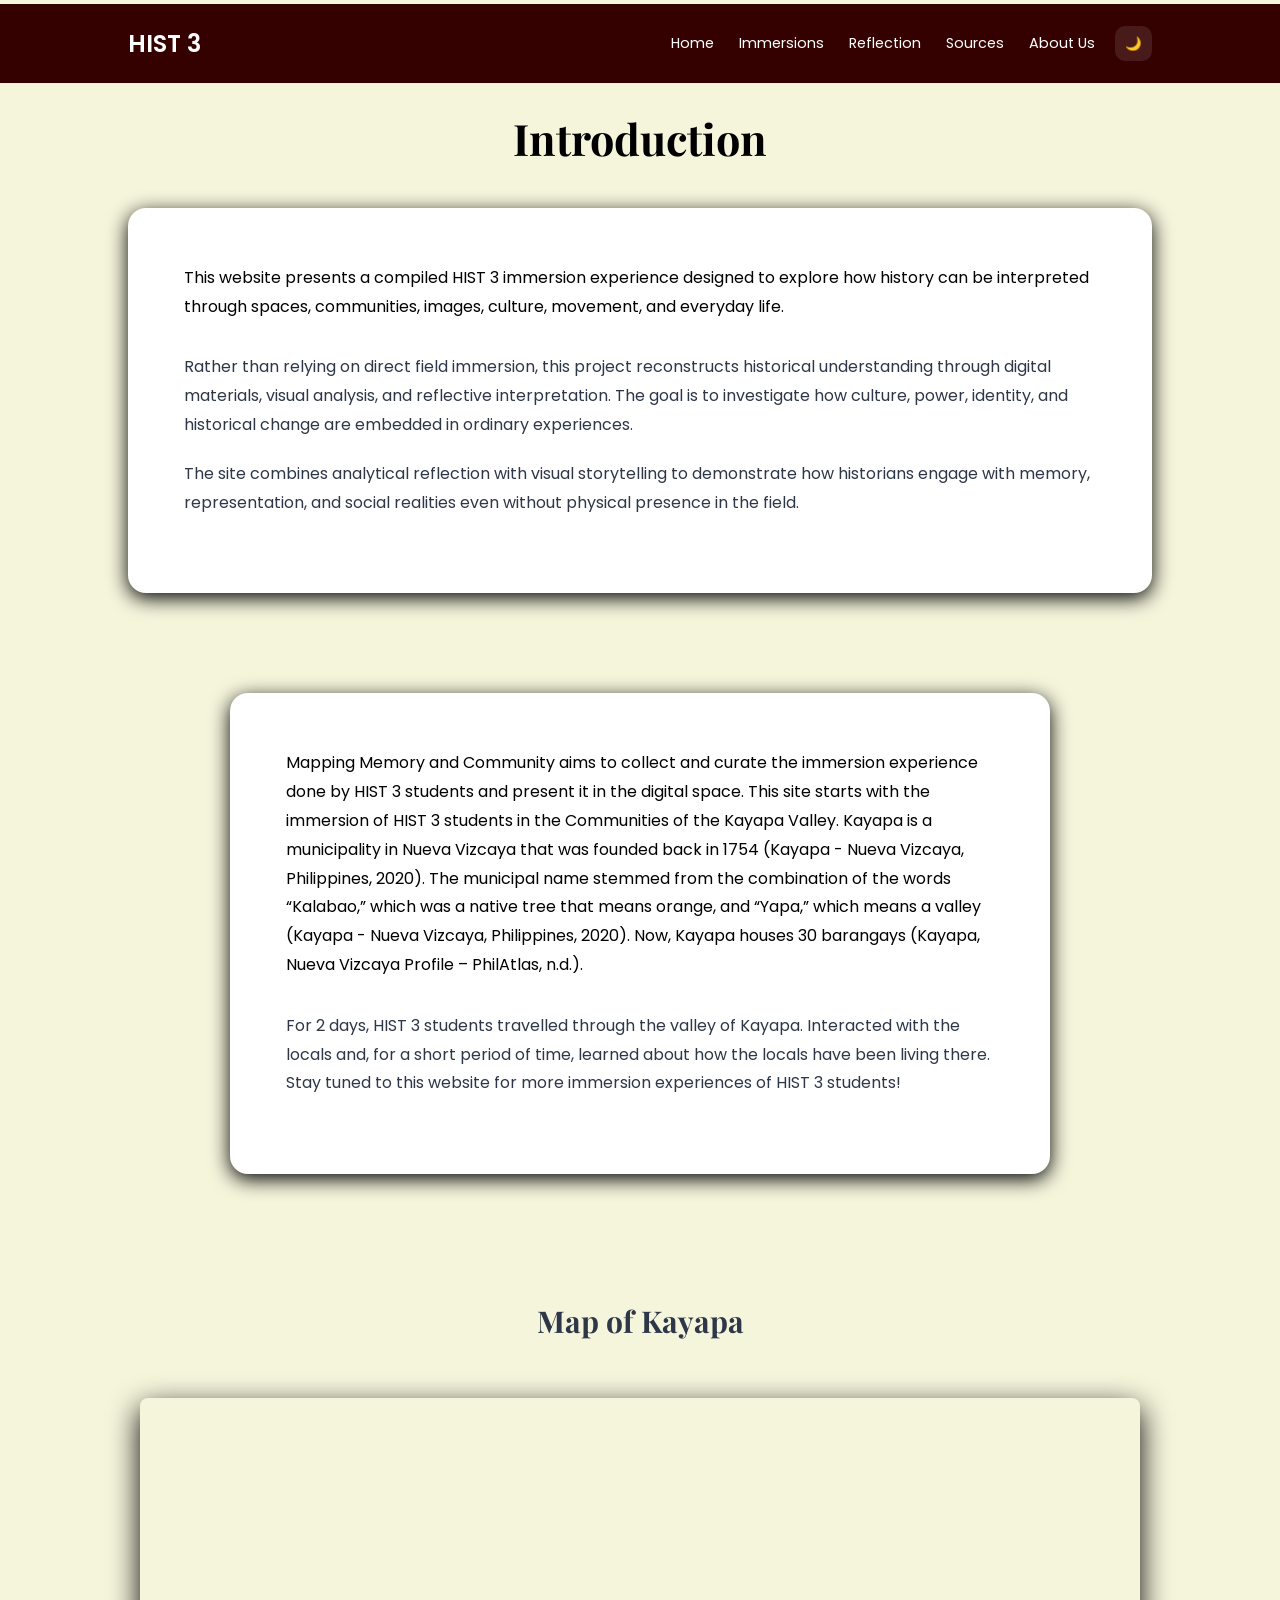
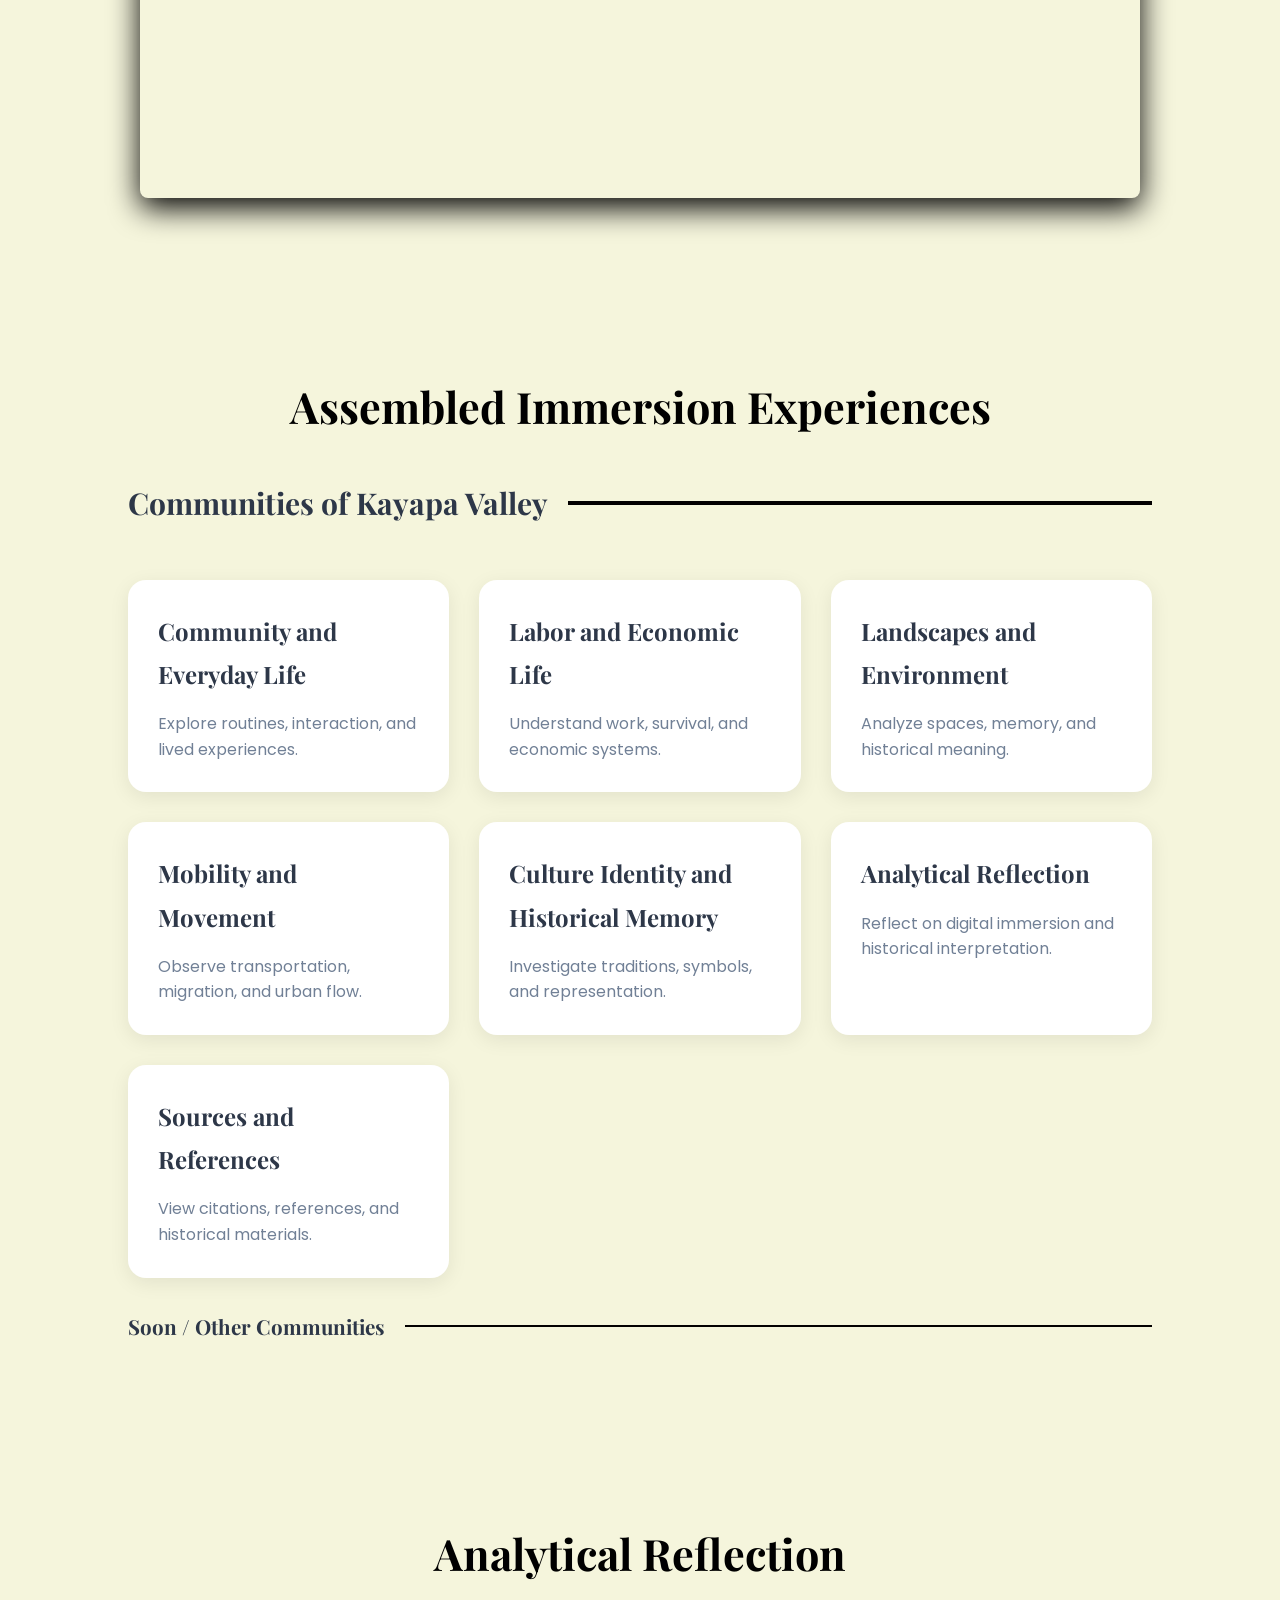
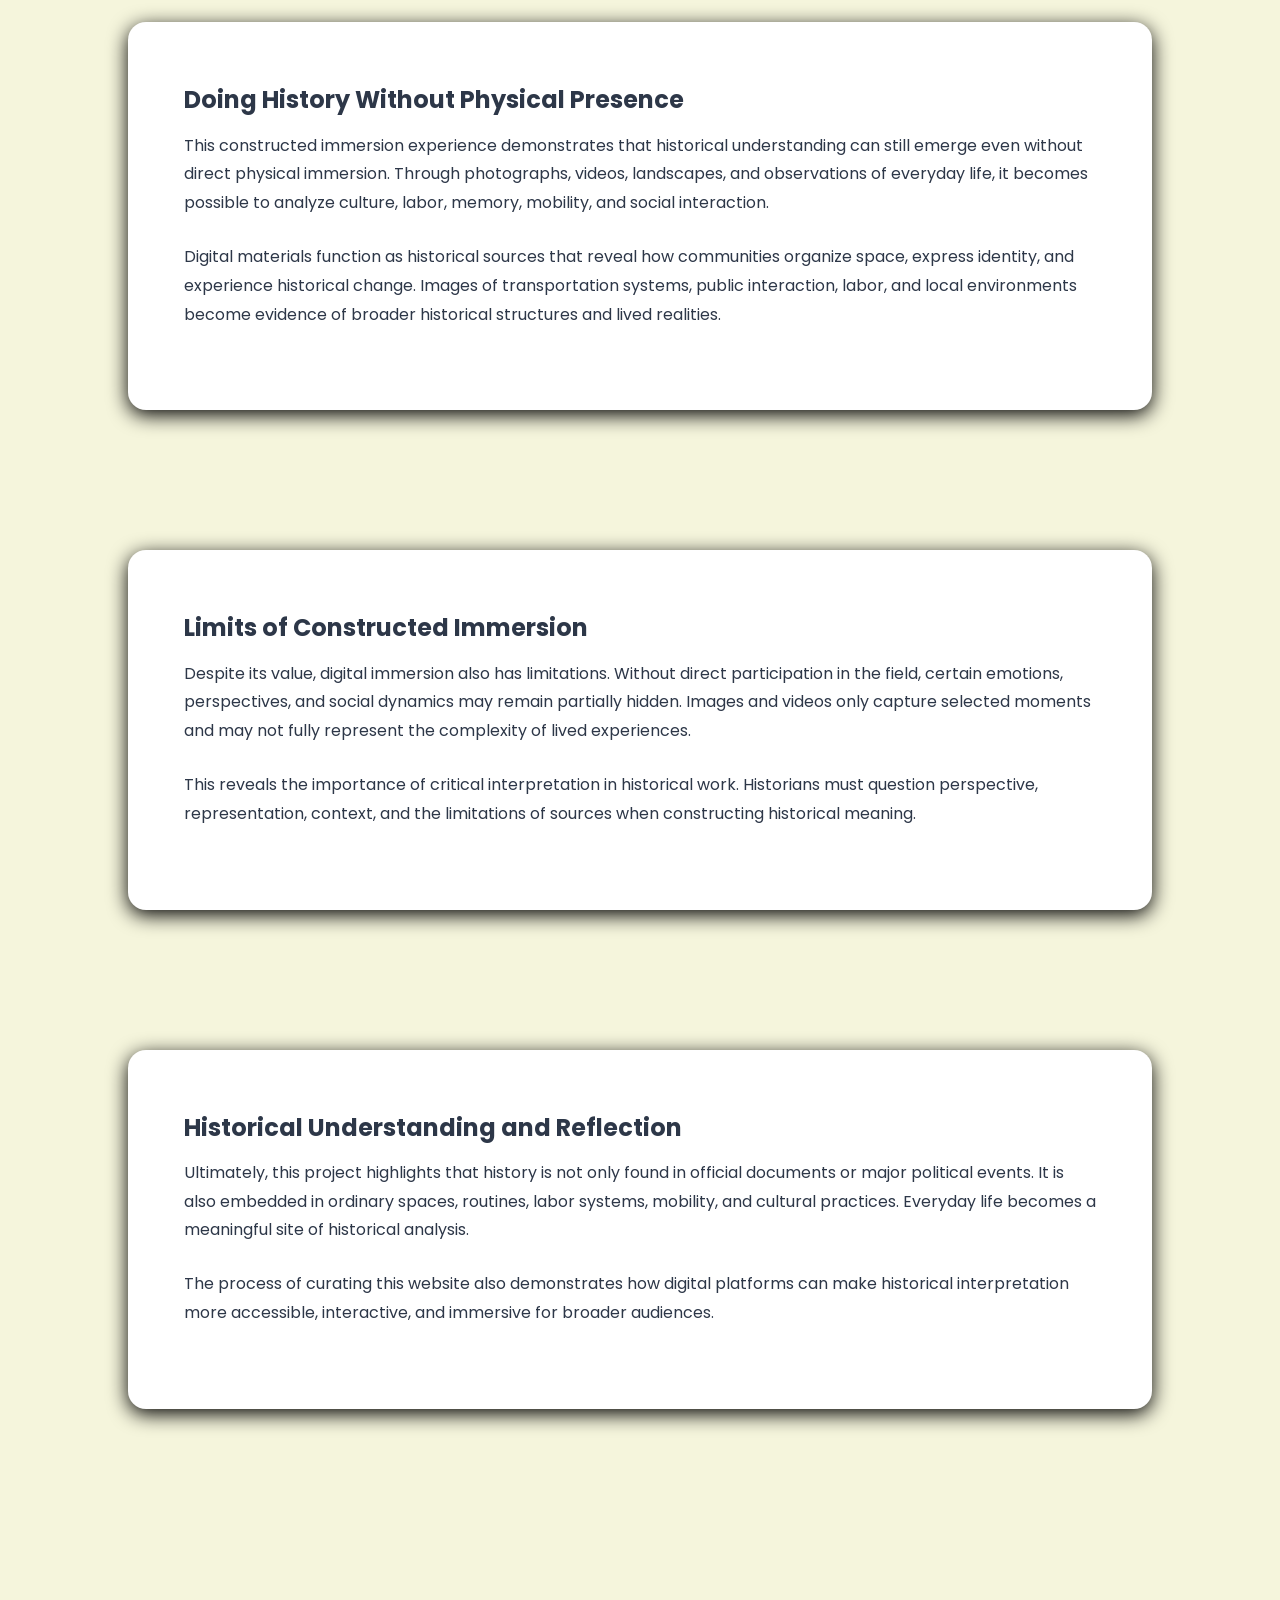
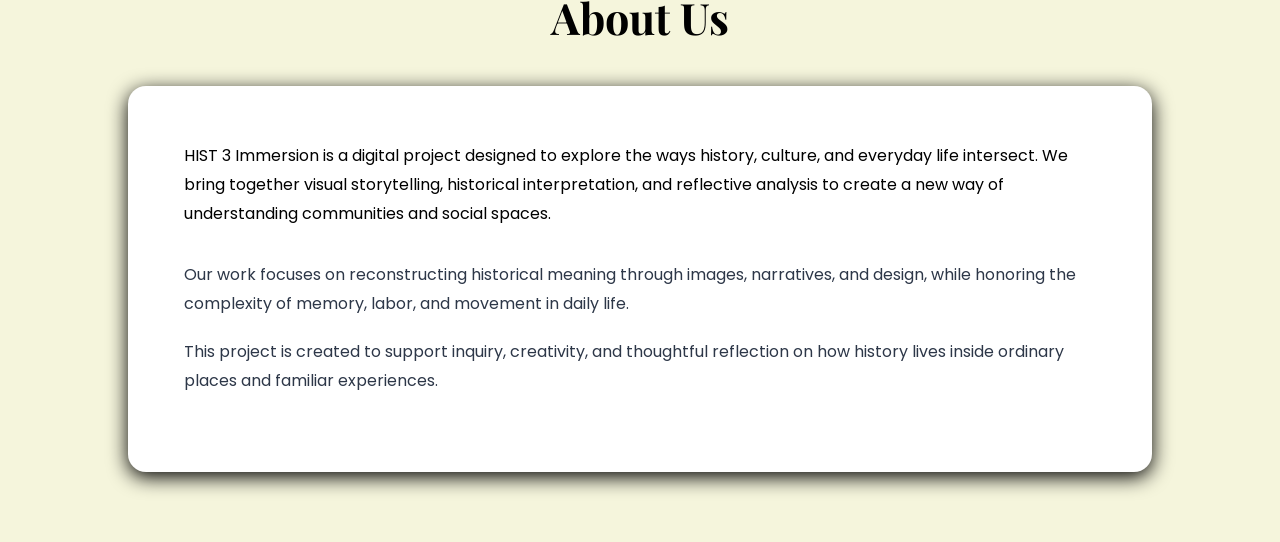
==== commit 08f89a16: "arrange the layout" ====
--- a/button.html
+++ b/button.html
@@ -68,6 +68,36 @@
                 and social realities even without physical presence in the field.
             </p>
         </div>
+
+         <section class="section" id="intro">
+
+        <div class="section-title">
+            <h2></h2>
+        </div>
+
+        <div class="content-box">
+            <p>
+                Mapping Memory and Community aims to collect and curate 
+                the immersion experience done by HIST 3 students and present
+                it in the digital space. This site starts with the immersion
+                of HIST 3 students in the Communities of the Kayapa Valley.
+                Kayapa is a municipality in Nueva Vizcaya that was founded
+                back in 1754 (Kayapa - Nueva Vizcaya, Philippines, 2020). The municipal name stemmed from the combination of the words “Kalabao,” which was a native tree that means orange, and “Yapa,” which means a valley (Kayapa - Nueva Vizcaya, Philippines, 2020). Now, Kayapa houses 30 barangays (Kayapa, Nueva Vizcaya Profile – PhilAtlas, n.d.).
+
+
+            </p>
+              
+            <p>
+                For 2 days, HIST 3 students travelled through the valley 
+                of Kayapa. Interacted with the locals and, for a short period of
+                time, learned about how the locals have been living there. 
+                Stay tuned to this website for more immersion experiences of HIST 3 students!
+
+
+            
+        </div>
+
+    </section>
 
         <div class="subsection-intro">
             <h2>Map of Kayapa</h2>
@@ -84,36 +114,6 @@
 
     </section>
 
-    <section class="section" id="intro">
-
-        <div class="section-title">
-            <h2></h2>
-        </div>
-
-        <div class="content-box">
-            <p>
-                Mapping Memory and Community aims to collect and curate 
-                the immersion experience done by HIST 3 students and present
-                it in the digital space. This site starts with the immersion
-                of HIST 3 students in the Communities of the Kayapa Valley.
-                Kayapa is a municipality in Nueva Vizcaya that was founded
-                back in 1754 (Kayapa - Nueva Vizcaya, Philippines, 2020). The municipal name stemmed from the combination of the words “Kalabao,” which was a native tree that means orange, and “Yapa,” which means a valley (Kayapa - Nueva Vizcaya, Philippines, 2020). Now, Kayapa houses 30 barangays (Kayapa, Nueva Vizcaya Profile – PhilAtlas, n.d.).
-
-
-            </p>
-              
-            <p>
-                For 2 days, HIST 3 students travelled through the valley 
-                of Kayapa. Interacted with the locals and, for a short period of
-                time, learned about how the locals have been living there. 
-                Stay tuned to this website for more immersion experiences of HIST 3 students!
-
-
-            
-        </div>
-
-    </section>
-
 
 <!-- Immersion Sections -->
 <section class="section" id="immersions">
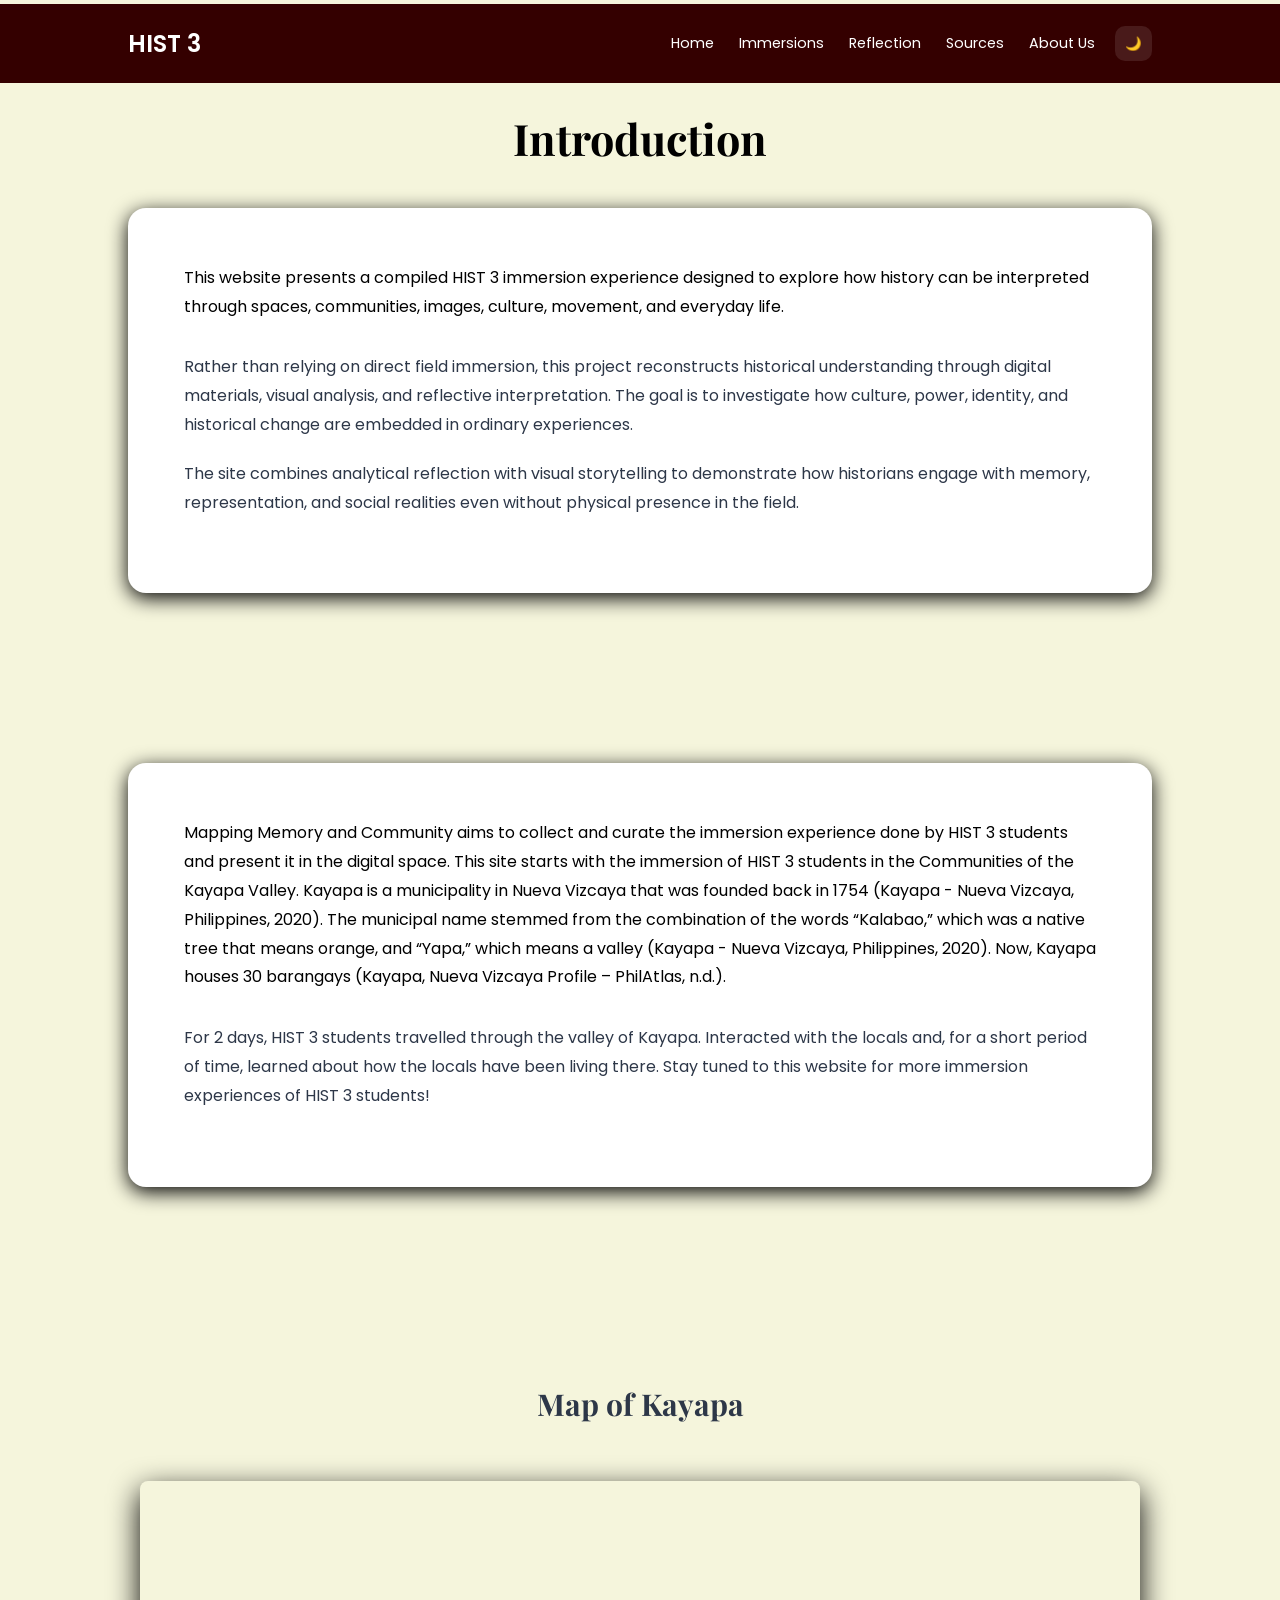
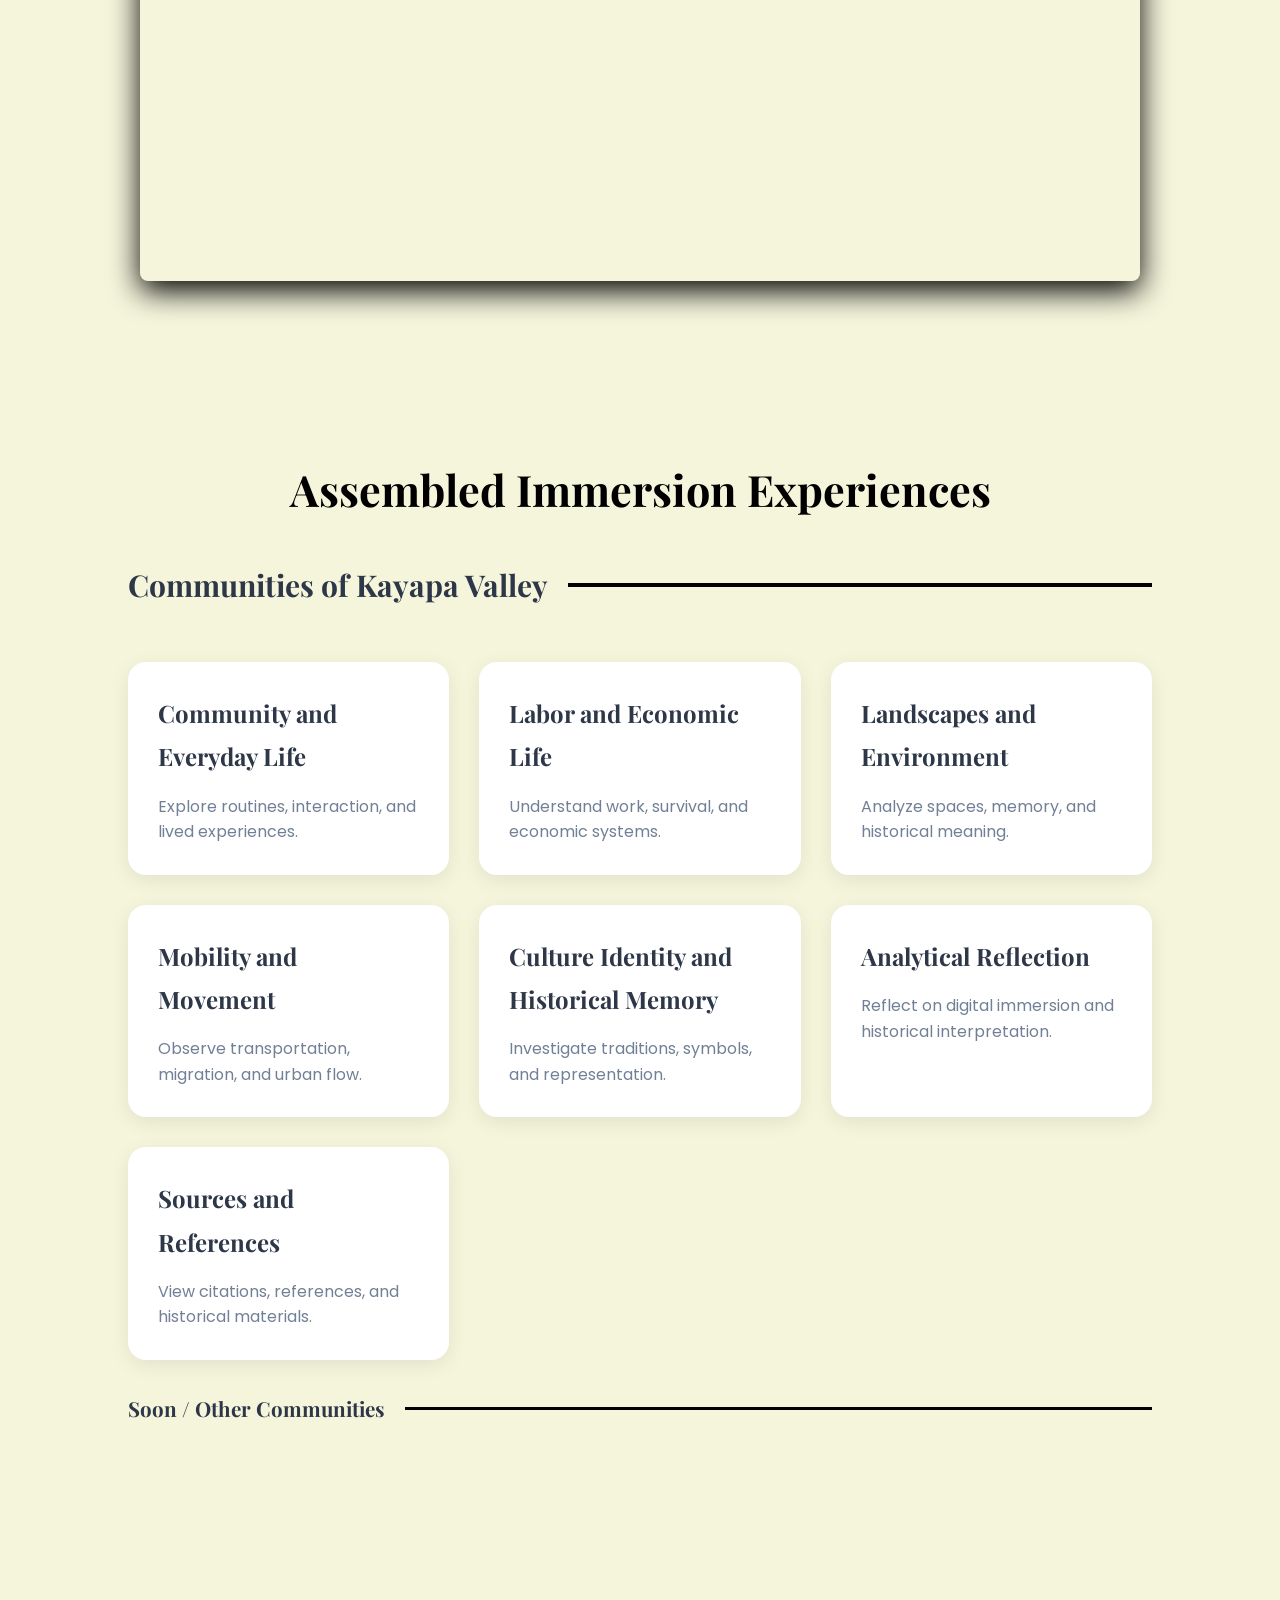
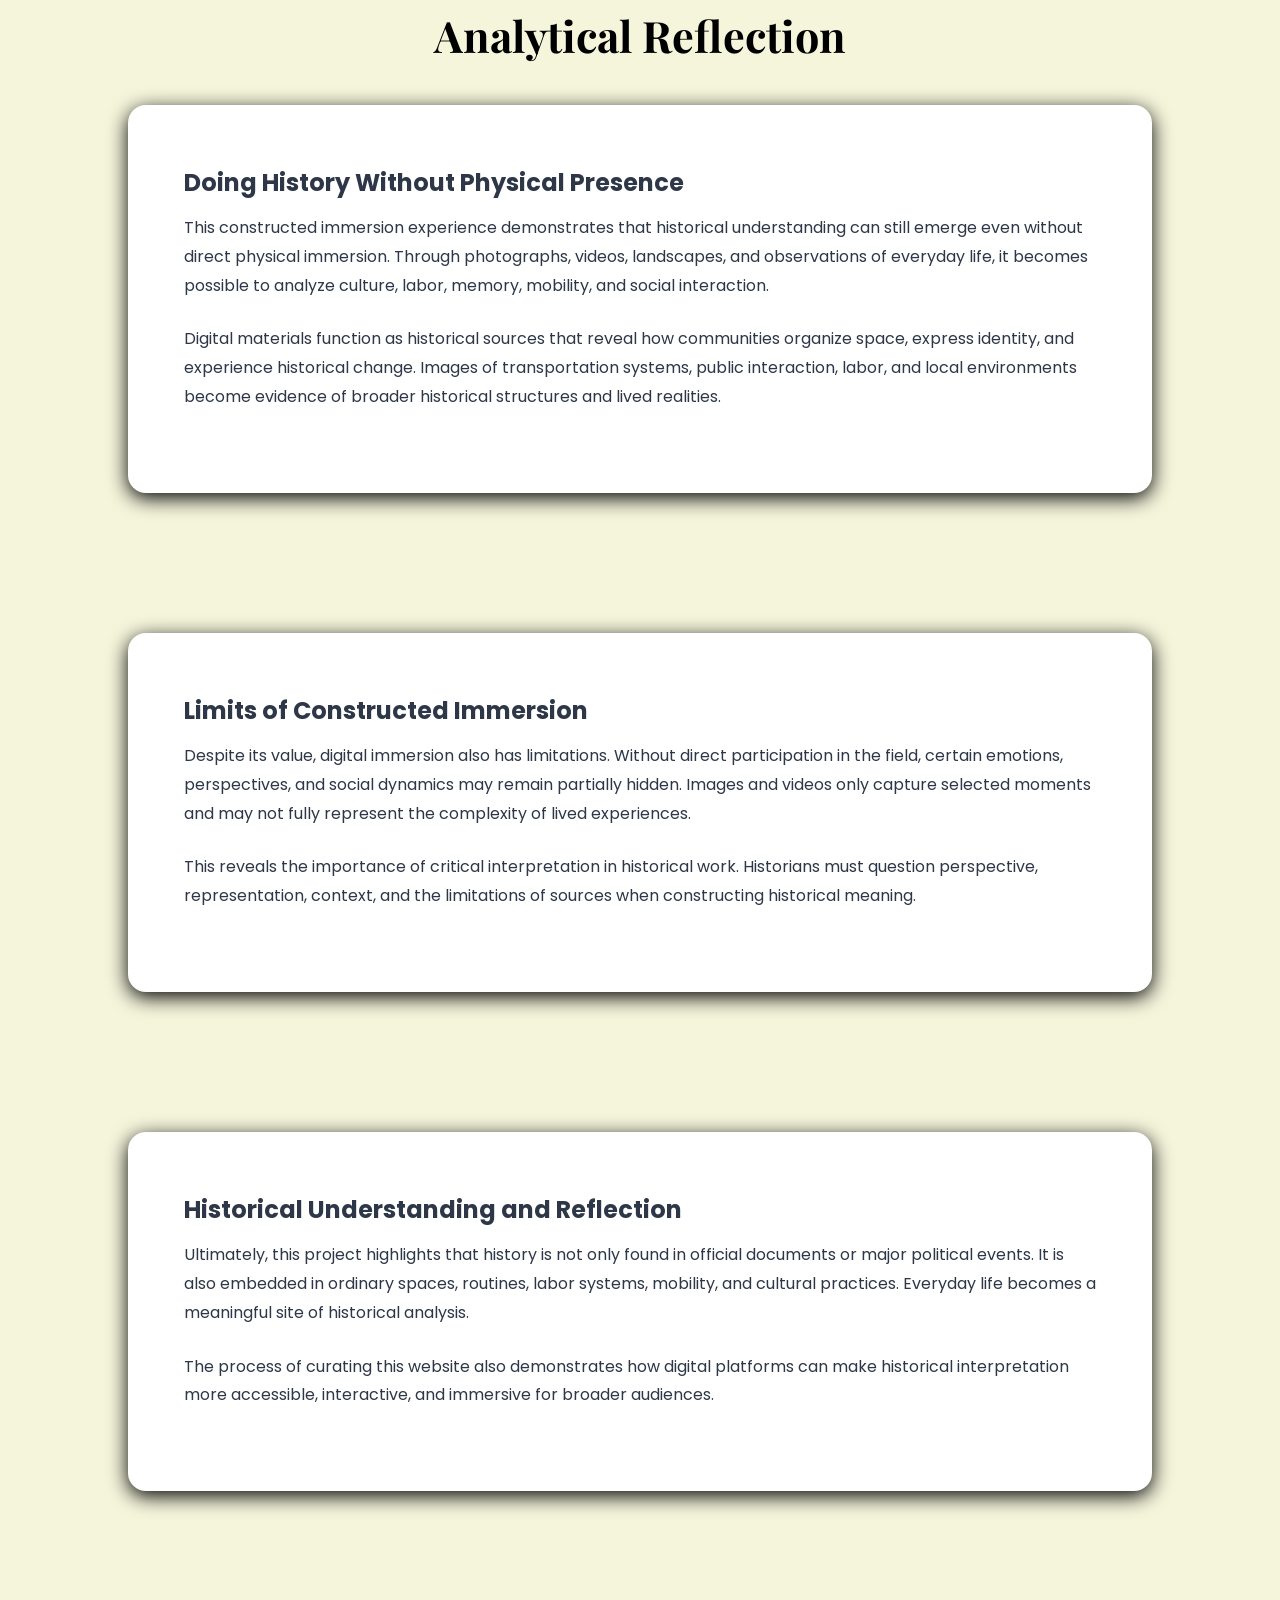
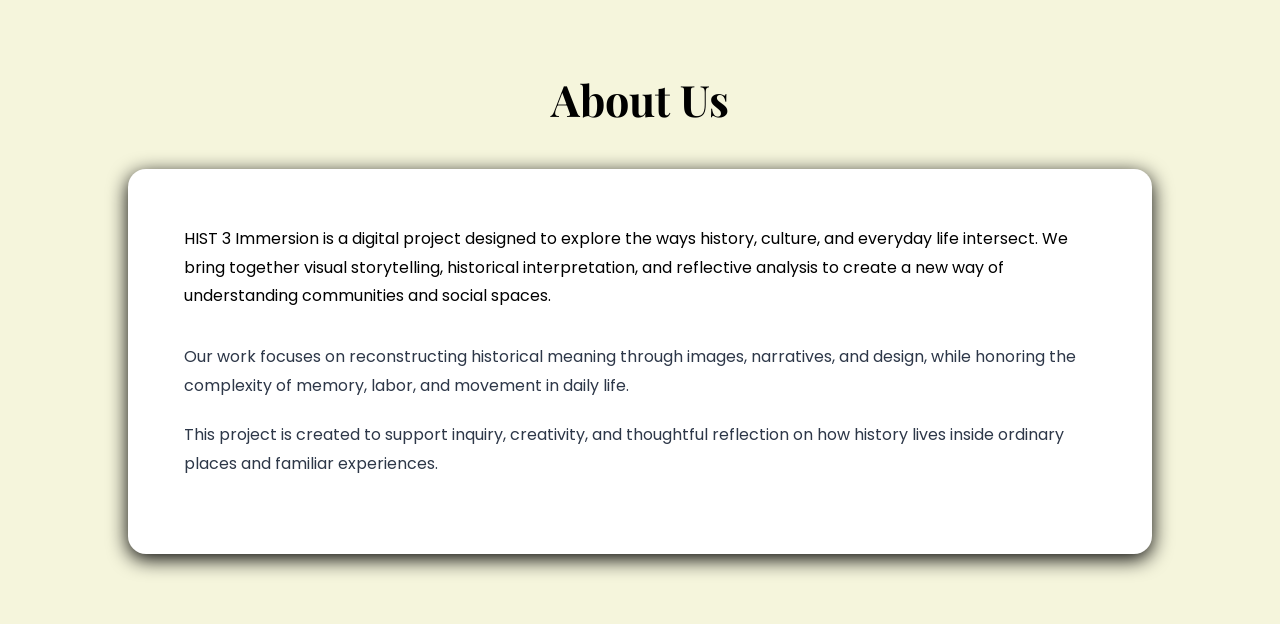
==== commit 56bf4935: "update button.html" ====
--- a/button.html
+++ b/button.html
@@ -68,8 +68,9 @@
                 and social realities even without physical presence in the field.
             </p>
         </div>
-
-         <section class="section" id="intro">
+    </section>
+
+     <section class="section" id="intro">
 
         <div class="section-title">
             <h2></h2>
@@ -77,13 +78,10 @@
 
         <div class="content-box">
             <p>
-                Mapping Memory and Community aims to collect and curate 
-                the immersion experience done by HIST 3 students and present
-                it in the digital space. This site starts with the immersion
-                of HIST 3 students in the Communities of the Kayapa Valley.
-                Kayapa is a municipality in Nueva Vizcaya that was founded
-                back in 1754 (Kayapa - Nueva Vizcaya, Philippines, 2020). The municipal name stemmed from the combination of the words “Kalabao,” which was a native tree that means orange, and “Yapa,” which means a valley (Kayapa - Nueva Vizcaya, Philippines, 2020). Now, Kayapa houses 30 barangays (Kayapa, Nueva Vizcaya Profile – PhilAtlas, n.d.).
-
+                Mapping Memory and Community aims to collect and curate the immersion experience done by HIST 3 students and present
+                it in the digital space. This site starts with the immersion of HIST 3 students in the Communities of the Kayapa Valley.
+                Kayapa is a municipality in Nueva Vizcaya that was founded back in 1754 (Kayapa - Nueva Vizcaya, Philippines, 2020). 
+                The municipal name stemmed from the combination of the words “Kalabao,” which was a native tree that means orange, and “Yapa,” which means a valley (Kayapa - Nueva Vizcaya, Philippines, 2020). Now, Kayapa houses 30 barangays (Kayapa, Nueva Vizcaya Profile – PhilAtlas, n.d.).
 
             </p>
               
@@ -92,14 +90,14 @@
                 of Kayapa. Interacted with the locals and, for a short period of
                 time, learned about how the locals have been living there. 
                 Stay tuned to this website for more immersion experiences of HIST 3 students!
-
-
+            </p>
             
         </div>
 
     </section>
 
-        <div class="subsection-intro">
+     <section class="section">
+     <div class="subsection-intro">
             <h2>Map of Kayapa</h2>
         </div>
 
